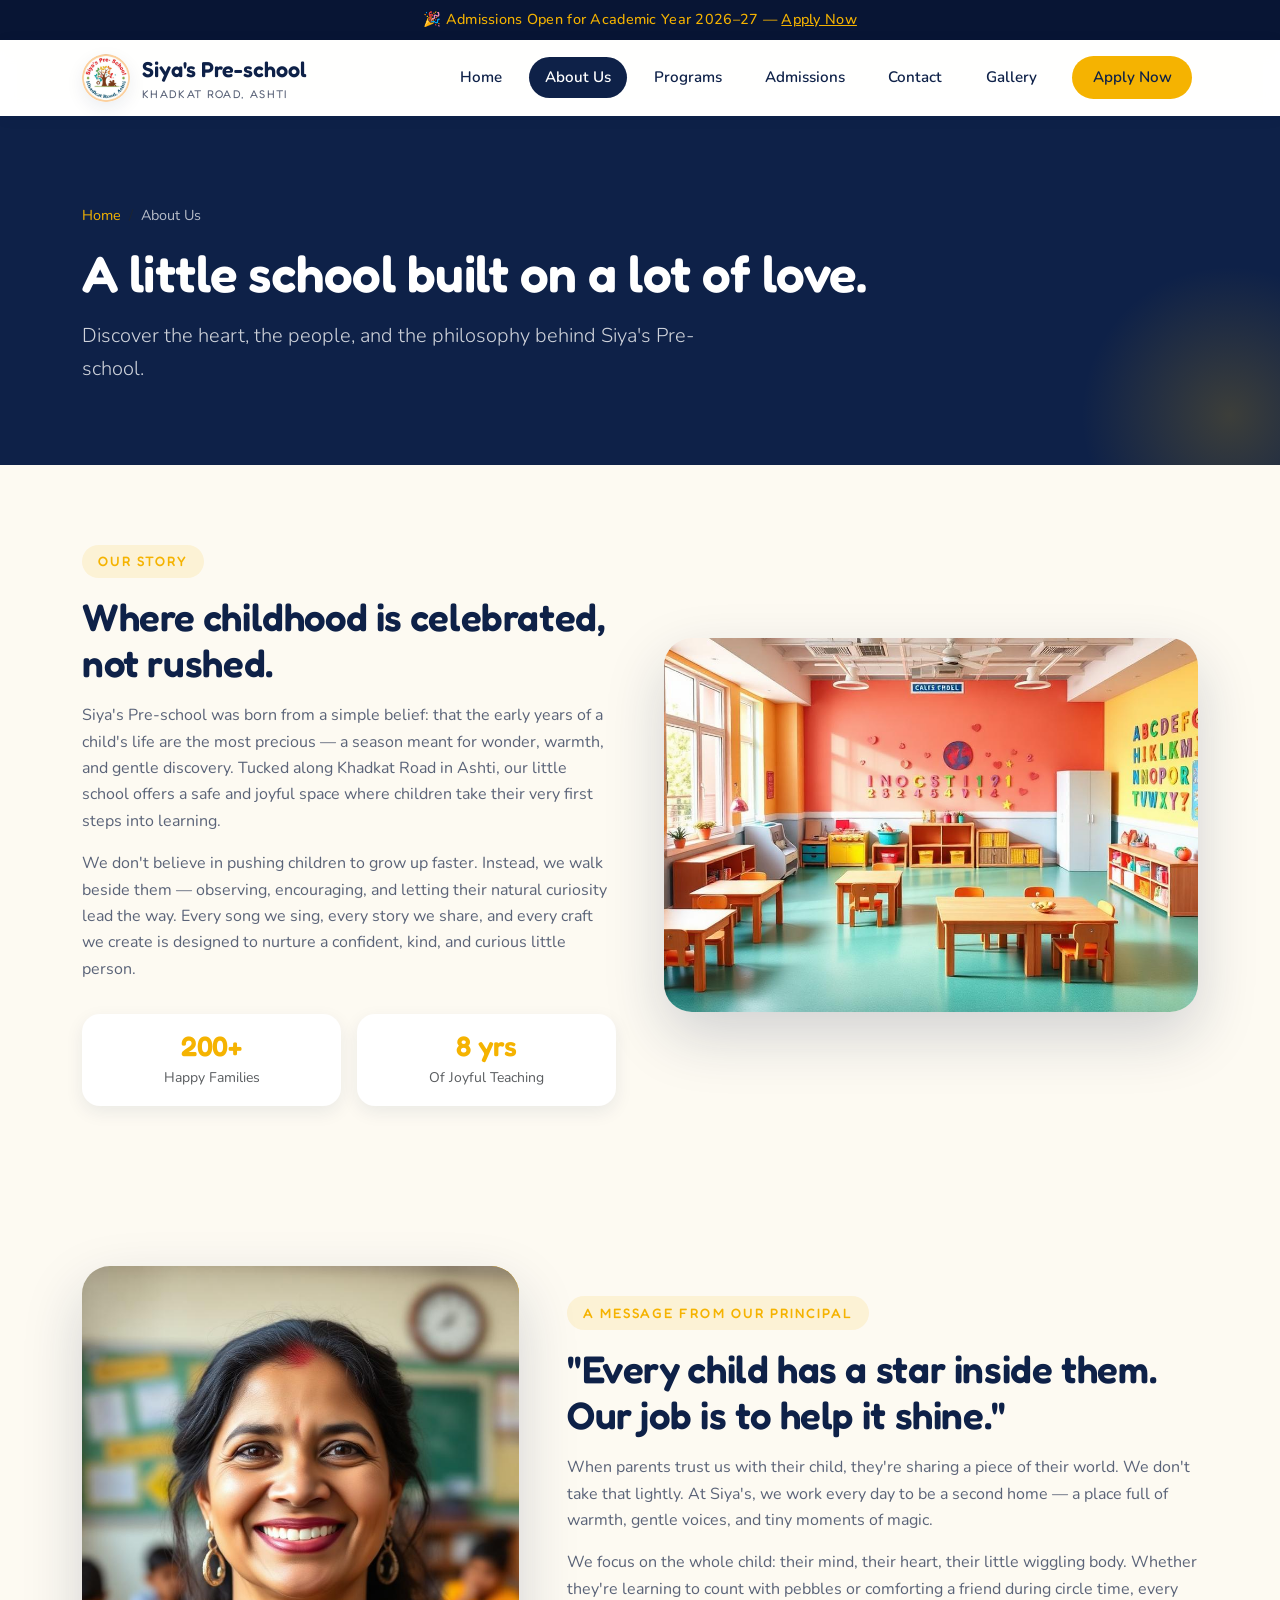
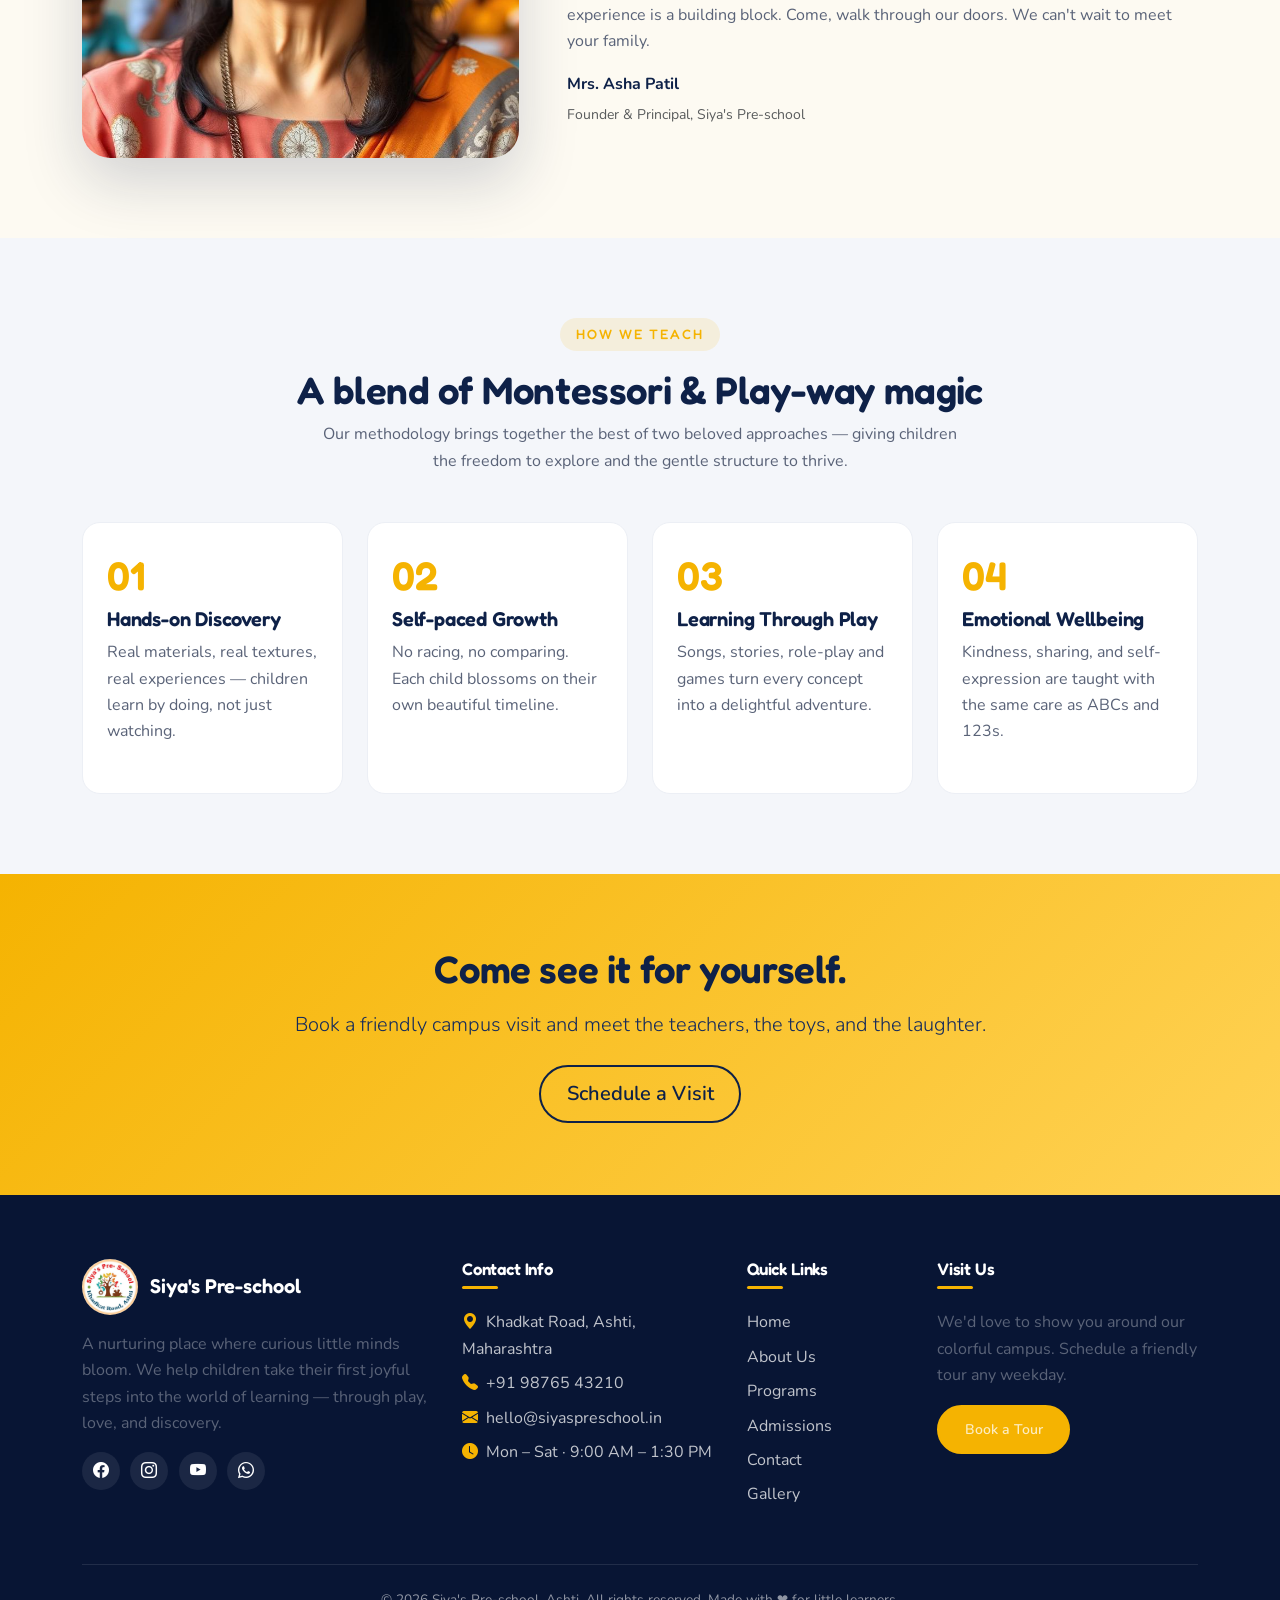
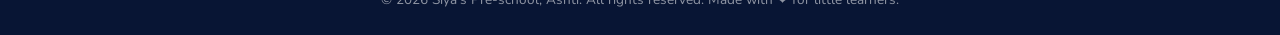
==== about.html @ a8065574 "Adding initial Files" ====
<!DOCTYPE html>
<html lang="en">
<head>
  <meta charset="UTF-8" />
  <meta name="viewport" content="width=device-width, initial-scale=1.0" />
  <title>About Us | Siya's Pre-school, Ashti</title>
  <meta name="description" content="Discover the story, philosophy and people behind Siya's Pre-school — where childhood is celebrated, not rushed." />
  <link rel="icon" type="image/jpeg" href="assets/logo.jpeg" />

  <!-- Bootstrap 5 -->
  <link href="https://cdn.jsdelivr.net/npm/bootstrap@5.3.3/dist/css/bootstrap.min.css" rel="stylesheet" />
  <!-- Bootstrap Icons -->
  <link rel="stylesheet" href="https://cdn.jsdelivr.net/npm/bootstrap-icons@1.11.3/font/bootstrap-icons.css" />
  <!-- Google Fonts: Fredoka (display) + Nunito (body) -->
  <link rel="preconnect" href="https://fonts.googleapis.com" />
  <link rel="preconnect" href="https://fonts.gstatic.com" crossorigin />
  <link href="https://fonts.googleapis.com/css2?family=Fredoka:wght@400;500;600;700&family=Nunito:wght@400;500;600;700;800&display=swap" rel="stylesheet" />
  <!-- Site styles -->
  <link rel="stylesheet" href="css/style.css" />
  
</head>
<body>
<!-- Top announcement bar -->
  <div class="announcement">
    🎉 Admissions Open for Academic Year 2026–27 — <a href="admissions.html">Apply Now</a>
  </div>

  <!-- Sticky Navbar -->
  <nav class="navbar navbar-expand-lg navbar-custom sticky-top">
    <div class="container">
      <a class="navbar-brand-custom" href="index.html">
        <img src="assets/logo.jpeg" alt="Siya's Pre-school logo" />
        <span>
          Siya's Pre-school
          <span class="brand-sub">Khadkat Road, Ashti</span>
        </span>
      </a>
      <button class="navbar-toggler border-0" type="button"
              data-bs-toggle="collapse" data-bs-target="#mainNav"
              aria-controls="mainNav" aria-expanded="false" aria-label="Toggle navigation">
        <span class="navbar-toggler-icon"></span>
      </button>
      <div class="collapse navbar-collapse" id="mainNav">
        <ul class="navbar-nav ms-auto align-items-lg-center">
          <li class="nav-item"><a class="nav-link" href="index.html">Home</a></li>
          <li class="nav-item"><a class="nav-link" href="about.html">About Us</a></li>
          <li class="nav-item"><a class="nav-link" href="programs.html">Programs</a></li>
          <li class="nav-item"><a class="nav-link" href="admissions.html">Admissions</a></li>
          <li class="nav-item"><a class="nav-link" href="contact.html">Contact</a></li>
          <li class="nav-item"><a class="nav-link" href="gallery.html">Gallery</a></li>
          <li class="nav-item ms-lg-2 mt-2 mt-lg-0">
            <a class="nav-link nav-cta" href="admissions.html">Apply Now</a>
          </li>
        </ul>
      </div>
    </div>
  </nav>



  <section class="page-hero">
    <div class="container">
      <nav aria-label="breadcrumb">
        <ol class="breadcrumb breadcrumb-custom">
          <li class="breadcrumb-item"><a href="index.html">Home</a></li>
          <li class="breadcrumb-item active" aria-current="page">About Us</li>
        </ol>
      </nav>
      <h1>A little school built on a lot of love.</h1>
      <p class="lead mt-3">Discover the heart, the people, and the philosophy behind Siya's Pre-school.</p>
    </div>
  </section>

  <section class="section bg-cream">
    <div class="container">
      <div class="row g-5 align-items-center">
        <div class="col-lg-6">
          <span class="eyebrow">Our Story</span>
          <h2>Where childhood is celebrated, not rushed.</h2>
          <p class="mt-3">Siya's Pre-school was born from a simple belief: that the early years of a child's life are the most precious — a season meant for wonder, warmth, and gentle discovery. Tucked along Khadkat Road in Ashti, our little school offers a safe and joyful space where children take their very first steps into learning.</p>
          <p>We don't believe in pushing children to grow up faster. Instead, we walk beside them — observing, encouraging, and letting their natural curiosity lead the way. Every song we sing, every story we share, and every craft we create is designed to nurture a confident, kind, and curious little person.</p>
          <div class="row g-3 mt-3">
            <div class="col-6"><div class="p-3 bg-white rounded-xl shadow-soft text-center"><h3 class="text-gold mb-0">200+</h3><small class="text-muted">Happy Families</small></div></div>
            <div class="col-6"><div class="p-3 bg-white rounded-xl shadow-soft text-center"><h3 class="text-gold mb-0">8 yrs</h3><small class="text-muted">Of Joyful Teaching</small></div></div>
          </div>
        </div>
        <div class="col-lg-6">
          <div class="principal-img">
            <img src="assets/classroom.jpg" alt="A bright classroom at Siya's Pre-school" />
          </div>
        </div>
      </div>
    </div>
  </section>

  <!-- Principal's Message -->
  <section class="section">
    <div class="container">
      <div class="row g-5 align-items-center">
        <div class="col-lg-5">
          <div class="principal-img">
            <img src="assets/principal.jpg" alt="Principal of Siya's Pre-school" />
          </div>
        </div>
        <div class="col-lg-7">
          <span class="eyebrow">A Message from our Principal</span>
          <h2>"Every child has a star inside them. Our job is to help it shine."</h2>
          <p class="mt-3">When parents trust us with their child, they're sharing a piece of their world. We don't take that lightly. At Siya's, we work every day to be a second home — a place full of warmth, gentle voices, and tiny moments of magic.</p>
          <p>We focus on the whole child: their mind, their heart, their little wiggling body. Whether they're learning to count with pebbles or comforting a friend during circle time, every experience is a building block. Come, walk through our doors. We can't wait to meet your family.</p>
          <p class="mt-3 mb-1"><strong class="text-navy">Mrs. Asha Patil</strong></p>
          <small class="text-muted">Founder & Principal, Siya's Pre-school</small>
        </div>
      </div>
    </div>
  </section>

  <!-- Methodology -->
  <section class="section bg-light-grey">
    <div class="container">
      <div class="text-center mb-5">
        <span class="eyebrow">How We Teach</span>
        <h2>A blend of Montessori & Play-way magic</h2>
        <p class="mx-auto" style="max-width: 640px;">Our methodology brings together the best of two beloved approaches — giving children the freedom to explore and the gentle structure to thrive.</p>
      </div>
      <div class="row g-4">
        <div class="col-md-6 col-lg-3">
          <div class="method-card">
            <span class="num">01</span>
            <h5>Hands-on Discovery</h5>
            <p>Real materials, real textures, real experiences — children learn by doing, not just watching.</p>
          </div>
        </div>
        <div class="col-md-6 col-lg-3">
          <div class="method-card">
            <span class="num">02</span>
            <h5>Self-paced Growth</h5>
            <p>No racing, no comparing. Each child blossoms on their own beautiful timeline.</p>
          </div>
        </div>
        <div class="col-md-6 col-lg-3">
          <div class="method-card">
            <span class="num">03</span>
            <h5>Learning Through Play</h5>
            <p>Songs, stories, role-play and games turn every concept into a delightful adventure.</p>
          </div>
        </div>
        <div class="col-md-6 col-lg-3">
          <div class="method-card">
            <span class="num">04</span>
            <h5>Emotional Wellbeing</h5>
            <p>Kindness, sharing, and self-expression are taught with the same care as ABCs and 123s.</p>
          </div>
        </div>
      </div>
    </div>
  </section>

  <section class="cta-section text-center">
    <div class="container">
      <h2>Come see it for yourself.</h2>
      <p class="lead mt-3 mb-4">Book a friendly campus visit and meet the teachers, the toys, and the laughter.</p>
      <a href="contact.html" class="btn btn-outline-navy btn-lg">Schedule a Visit</a>
    </div>
  </section>


<footer class="footer">
    <div class="container">
      <div class="row g-4">
        <div class="col-lg-4 col-md-6">
          <div class="brand-row">
            <img src="assets/logo.jpeg" alt="Siya's Pre-school" />
            <span>Siya's Pre-school</span>
          </div>
          <p>A nurturing place where curious little minds bloom. We help children take their first joyful steps into the world of learning — through play, love, and discovery.</p>
          <div class="social-row">
            <a href="#" aria-label="Facebook"><i class="bi bi-facebook"></i></a>
            <a href="#" aria-label="Instagram"><i class="bi bi-instagram"></i></a>
            <a href="#" aria-label="YouTube"><i class="bi bi-youtube"></i></a>
            <a href="#" aria-label="WhatsApp"><i class="bi bi-whatsapp"></i></a>
          </div>
        </div>

        <div class="col-lg-3 col-md-6">
          <h5>Contact Info</h5>
          <ul>
            <li><i class="bi bi-geo-alt-fill text-gold me-2"></i>Khadkat Road, Ashti, Maharashtra</li>
            <li><i class="bi bi-telephone-fill text-gold me-2"></i><a href="tel:+919876543210">+91 98765 43210</a></li>
            <li><i class="bi bi-envelope-fill text-gold me-2"></i><a href="mailto:hello@siyaspreschool.in">hello@siyaspreschool.in</a></li>
            <li><i class="bi bi-clock-fill text-gold me-2"></i>Mon – Sat · 9:00 AM – 1:30 PM</li>
          </ul>
        </div>

        <div class="col-lg-2 col-md-6">
          <h5>Quick Links</h5>
          <ul>
            <li><a href="index.html">Home</a></li>
            <li><a href="about.html">About Us</a></li>
            <li><a href="programs.html">Programs</a></li>
            <li><a href="admissions.html">Admissions</a></li>
            <li><a href="contact.html">Contact</a></li>
            <li><a href="gallery.html">Gallery</a></li>
          </ul>
        </div>

        <div class="col-lg-3 col-md-6">
          <h5>Visit Us</h5>
          <p class="mb-2">We'd love to show you around our colorful campus. Schedule a friendly tour any weekday.</p>
          <a href="contact.html" class="btn btn-primary-gold btn-sm mt-2">Book a Tour</a>
        </div>
      </div>

      <div class="footer-bottom text-center">
        © <span data-year>2026</span> Siya's Pre-school, Ashti. All rights reserved. Made with ❤️ for little learners.
      </div>
    </div>
  </footer>


  <!-- Bootstrap JS Bundle -->
  <script src="https://cdn.jsdelivr.net/npm/bootstrap@5.3.3/dist/js/bootstrap.bundle.min.js"></script>
  <script src="js/main.js"></script>
</body>
</html>
---- css/style.css ----
/* ==========================================================================
   Siya's Pre-school — Global Stylesheet
   Design tokens, components and overrides on top of Bootstrap 5
   ========================================================================== */

:root {
  --navy: #0e2148;
  --navy-soft: #142a5c;
  --navy-deep: #081534;
  --gold: #f5b301;
  --gold-soft: #ffd255;
  --cream: #fdfaf2;
  --light: #f4f6fa;
  --grey-100: #eceff5;
  --text-muted: #5a6378;
  --shadow-sm: 0 6px 18px rgba(14, 33, 72, 0.08);
  --shadow-md: 0 14px 40px rgba(14, 33, 72, 0.12);
  --shadow-lg: 0 24px 60px rgba(14, 33, 72, 0.18);
  --radius-sm: 12px;
  --radius-md: 18px;
  --radius-lg: 28px;
  --radius-pill: 999px;
}

/* ----- Base ----- */
html { scroll-behavior: smooth; }
body {
  font-family: 'Nunito', system-ui, -apple-system, Segoe UI, Roboto, sans-serif;
  color: var(--navy);
  background: var(--cream);
  font-size: 1rem;
  line-height: 1.65;
}
h1, h2, h3, h4, h5, h6 {
  font-family: 'Fredoka', 'Nunito', sans-serif;
  font-weight: 600;
  color: var(--navy);
  letter-spacing: -0.01em;
}
h1 { font-size: clamp(2.2rem, 4vw, 3.6rem); line-height: 1.15; }
h2 { font-size: clamp(1.8rem, 3vw, 2.6rem); line-height: 1.2; }
p  { color: var(--text-muted); }
a  { color: var(--navy); text-decoration: none; transition: color .2s ease; }
a:hover { color: var(--gold); }

/* ----- Utility ----- */
.bg-navy   { background: var(--navy) !important; color: #fff; }
.bg-cream  { background: var(--cream) !important; }
.bg-light-grey { background: var(--light) !important; }
.text-gold { color: var(--gold) !important; }
.text-navy { color: var(--navy) !important; }
.rounded-xl { border-radius: var(--radius-md) !important; }
.rounded-2xl { border-radius: var(--radius-lg) !important; }
.shadow-soft { box-shadow: var(--shadow-sm); }
.shadow-soft-lg { box-shadow: var(--shadow-md); }
.section { padding: 5rem 0; }
.section-sm { padding: 3.5rem 0; }
.eyebrow {
  display: inline-block;
  font-family: 'Fredoka', sans-serif;
  font-weight: 500;
  font-size: .85rem;
  letter-spacing: .15em;
  text-transform: uppercase;
  color: var(--gold);
  background: rgba(245, 179, 1, 0.12);
  padding: .35rem 1rem;
  border-radius: var(--radius-pill);
  margin-bottom: 1rem;
}

/* ----- Buttons ----- */
.btn {
  border-radius: var(--radius-pill);
  font-weight: 600;
  padding: .75rem 1.6rem;
  transition: all .25s ease;
  border: 2px solid transparent;
}
.btn-primary-gold {
  background: var(--gold);
  color: var(--navy);
  border-color: var(--gold);
}
.btn-primary-gold:hover {
  background: var(--gold-soft);
  border-color: var(--gold-soft);
  color: var(--navy);
  transform: translateY(-2px);
  box-shadow: 0 10px 24px rgba(245, 179, 1, 0.4);
}
.btn-outline-navy {
  background: transparent;
  color: var(--navy);
  border-color: var(--navy);
}
.btn-outline-navy:hover {
  background: var(--navy);
  color: #fff;
  transform: translateY(-2px);
}
.btn-outline-light {
  background: transparent;
  color: #fff;
  border-color: rgba(255,255,255,.45);
}
.btn-outline-light:hover {
  background: #fff;
  color: var(--navy);
}

/* ----- Announcement bar ----- */
.announcement {
  background: var(--navy-deep);
  color: var(--gold);
  text-align: center;
  font-size: .9rem;
  padding: .5rem 1rem;
  font-weight: 500;
  letter-spacing: .02em;
}
.announcement a { color: var(--gold); text-decoration: underline; }

/* ----- Navbar ----- */
.navbar-brand-custom {
  display: flex; align-items: center; gap: .75rem;
  font-family: 'Fredoka', sans-serif;
  font-weight: 600;
  font-size: 1.35rem;
  color: var(--navy) !important;
}
.navbar-brand-custom img {
  width: 48px; height: 48px; border-radius: 50%; object-fit: cover;
  box-shadow: var(--shadow-sm);
}
.brand-sub {
  display: block;
  font-size: .7rem;
  font-weight: 400;
  color: var(--text-muted);
  letter-spacing: .12em;
  text-transform: uppercase;
  margin-top: -2px;
}
.navbar-custom {
  background: rgba(255,255,255,0.95);
  backdrop-filter: saturate(160%) blur(10px);
  box-shadow: 0 2px 14px rgba(14, 33, 72, .06);
  padding: .75rem 0;
}
.navbar-custom .nav-link {
  color: var(--navy) !important;
  font-weight: 600;
  font-size: .95rem;
  margin: 0 .35rem;
  padding: .5rem 1rem !important;
  border-radius: var(--radius-pill);
  transition: all .2s;
}
.navbar-custom .nav-link:hover { background: var(--light); color: var(--navy) !important; }
.navbar-custom .nav-link.active {
  background: var(--navy); color: #fff !important;
}
.navbar-custom .nav-cta {
  background: var(--gold); color: var(--navy) !important;
  padding: .55rem 1.3rem !important;
}
.navbar-custom .nav-cta:hover { background: var(--gold-soft); }

/* ----- Hero ----- */
.hero {
  position: relative;
  padding: 6rem 0 9rem;
  background: linear-gradient(135deg, #fff8e6 0%, var(--cream) 50%, #eaf0ff 100%);
  overflow: hidden;
}
.hero::before {
  content: ""; position: absolute; top: -120px; right: -120px;
  width: 380px; height: 380px; border-radius: 50%;
  background: radial-gradient(circle, rgba(245,179,1,.25), transparent 70%);
}
.hero::after {
  content: ""; position: absolute; bottom: -120px; left: -120px;
  width: 360px; height: 360px; border-radius: 50%;
  background: radial-gradient(circle, rgba(14,33,72,.12), transparent 70%);
}
.hero-content { position: relative; z-index: 2; }
.hero-img-wrap {
  position: relative; z-index: 2;
  border-radius: var(--radius-lg);
  overflow: hidden;
  box-shadow: var(--shadow-lg);
  transform: rotate(-1deg);
}
.hero-img-wrap img { width: 100%; height: 100%; object-fit: cover; display: block; }

.hero-cards { margin-top: -5rem; position: relative; z-index: 5; }
.info-card {
  background: #fff; border-radius: var(--radius-md);
  padding: 1.75rem; box-shadow: var(--shadow-md);
  height: 100%;
  transition: transform .3s ease, box-shadow .3s ease;
  border-top: 4px solid var(--gold);
}
.info-card:hover { transform: translateY(-6px); box-shadow: var(--shadow-lg); }
.info-card .icon {
  width: 52px; height: 52px; border-radius: var(--radius-sm);
  display: inline-flex; align-items: center; justify-content: center;
  background: rgba(245,179,1,.15); color: var(--gold);
  font-size: 1.4rem; margin-bottom: 1rem;
}
.info-card h5 { margin-bottom: .5rem; }
.info-card p  { margin-bottom: 0; font-size: .92rem; }

/* ----- Highlight cards ----- */
.highlight-card {
  position: relative;
  border-radius: var(--radius-lg);
  overflow: hidden;
  box-shadow: var(--shadow-md);
  height: 360px;
  transition: transform .35s ease, box-shadow .35s ease;
}
.highlight-card.featured { height: 420px; }
.highlight-card img {
  width: 100%; height: 100%; object-fit: cover;
  transition: transform .6s ease;
}
.highlight-card:hover { transform: translateY(-6px); box-shadow: var(--shadow-lg); }
.highlight-card:hover img { transform: scale(1.06); }
.highlight-card .overlay {
  position: absolute; inset: 0;
  background: linear-gradient(to top, rgba(8,21,52,.85) 0%, rgba(8,21,52,0) 55%);
  display: flex; align-items: flex-end; padding: 1.75rem;
}
.highlight-card .overlay h4 { color: #fff; margin: 0; }
.highlight-card .overlay p  { color: rgba(255,255,255,.85); margin: .25rem 0 0; font-size: .9rem; }

/* ----- Values carousel (dark section) ----- */
.values-section {
  background: var(--navy);
  color: #fff;
  padding: 6rem 0;
  position: relative;
}
.values-section h2 { color: #fff; }
.values-section p  { color: rgba(255,255,255,.75); }
.value-card {
  background: #fff;
  border-radius: var(--radius-md);
  padding: 2.25rem 1.75rem;
  height: 100%;
  text-align: center;
  box-shadow: var(--shadow-md);
}
.value-card .icon {
  width: 72px; height: 72px; border-radius: 50%;
  margin: 0 auto 1.25rem;
  background: linear-gradient(135deg, var(--gold) 0%, var(--gold-soft) 100%);
  color: var(--navy);
  display: inline-flex; align-items: center; justify-content: center;
  font-size: 1.8rem;
}
.value-card h5 { margin-bottom: .6rem; }
.value-card p  { color: var(--text-muted); margin: 0; font-size: .95rem; }

.carousel-control-prev, .carousel-control-next {
  width: 48px; height: 48px; top: 50%; transform: translateY(-50%);
  background: var(--gold); border-radius: 50%; opacity: 1;
}
.carousel-control-prev { left: -24px; }
.carousel-control-next { right: -24px; }
.carousel-indicators [data-bs-target] {
  background-color: var(--gold); width: 10px; height: 10px; border-radius: 50%;
}

/* ----- CTA section ----- */
.cta-section {
  background: linear-gradient(135deg, var(--gold) 0%, var(--gold-soft) 100%);
  color: var(--navy);
  padding: 4.5rem 0;
}
.cta-section h2 { color: var(--navy); }
.cta-section p  { color: var(--navy-soft); }

/* ----- Page hero (sub-pages) ----- */
.page-hero {
  background: var(--navy);
  color: #fff;
  padding: 5.5rem 0 4rem;
  position: relative;
  overflow: hidden;
}
.page-hero::after {
  content: ""; position: absolute; right: -100px; bottom: -100px;
  width: 300px; height: 300px; border-radius: 50%;
  background: radial-gradient(circle, rgba(245,179,1,.2), transparent 70%);
}
.page-hero h1 { color: #fff; }
.page-hero p  { color: rgba(255,255,255,.8); max-width: 640px; }
.breadcrumb-custom { background: transparent; padding: 0; margin-bottom: 1rem; font-size: .9rem; }
.breadcrumb-custom a { color: var(--gold); }
.breadcrumb-custom .breadcrumb-item.active { color: rgba(255,255,255,.7); }

/* ----- About / methodology ----- */
.method-card {
  background: #fff; border-radius: var(--radius-md);
  padding: 2rem 1.5rem; height: 100%;
  border: 1px solid var(--grey-100);
  transition: all .25s ease;
}
.method-card:hover { border-color: var(--gold); box-shadow: var(--shadow-md); transform: translateY(-4px); }
.method-card .num {
  font-family: 'Fredoka', sans-serif; font-size: 2.5rem; font-weight: 600;
  color: var(--gold); line-height: 1; margin-bottom: .75rem; display: block;
}

.principal-img {
  border-radius: var(--radius-lg);
  overflow: hidden; box-shadow: var(--shadow-lg);
  position: relative;
}
.principal-img img { width: 100%; display: block; }
.principal-img::before {
  content: ""; position: absolute; inset: -20px -20px auto auto;
  width: 120px; height: 120px; background: var(--gold);
  border-radius: var(--radius-lg); z-index: -1;
}

/* ----- Programs ----- */
.program-card {
  background: #fff; border-radius: var(--radius-md);
  padding: 2rem 1.75rem; height: 100%;
  box-shadow: var(--shadow-sm);
  border-left: 5px solid var(--gold);
  transition: all .25s ease;
}
.program-card:hover { transform: translateY(-6px); box-shadow: var(--shadow-md); }
.program-card .age {
  display: inline-block; background: var(--light);
  color: var(--navy); font-weight: 600; font-size: .8rem;
  padding: .3rem .85rem; border-radius: var(--radius-pill);
  margin-bottom: 1rem;
}
.program-card ul { padding-left: 1.1rem; color: var(--text-muted); }
.program-card ul li { margin-bottom: .35rem; font-size: .92rem; }

.alt-row { padding: 3.5rem 0; }
.alt-row img { border-radius: var(--radius-md); box-shadow: var(--shadow-md); width: 100%; }
.alt-row .feat-list { list-style: none; padding: 0; margin-top: 1rem; }
.alt-row .feat-list li {
  padding: .4rem 0 .4rem 1.75rem; position: relative; color: var(--navy);
}
.alt-row .feat-list li::before {
  content: "✓"; position: absolute; left: 0; top: .35rem;
  width: 22px; height: 22px; border-radius: 50%;
  background: var(--gold); color: var(--navy);
  font-size: .75rem; font-weight: 700;
  display: inline-flex; align-items: center; justify-content: center;
}

/* ----- Admissions ----- */
.step-card {
  background: #fff; border-radius: var(--radius-md);
  padding: 2rem 1.5rem; text-align: center; height: 100%;
  box-shadow: var(--shadow-sm);
  position: relative;
}
.step-card .step-num {
  width: 48px; height: 48px; border-radius: 50%;
  background: var(--navy); color: var(--gold);
  display: inline-flex; align-items: center; justify-content: center;
  font-family: 'Fredoka', sans-serif; font-weight: 600; font-size: 1.2rem;
  margin-bottom: 1rem;
}
.step-card h5 { margin-bottom: .5rem; }

.accordion-custom .accordion-item {
  border: 1px solid var(--grey-100);
  border-radius: var(--radius-md) !important;
  margin-bottom: .75rem; overflow: hidden;
  box-shadow: var(--shadow-sm);
}
.accordion-custom .accordion-button {
  font-weight: 600; color: var(--navy); padding: 1.1rem 1.5rem;
  background: #fff;
}
.accordion-custom .accordion-button:not(.collapsed) {
  background: var(--cream); color: var(--navy); box-shadow: none;
}
.accordion-custom .accordion-button:focus {
  box-shadow: none; border-color: var(--gold);
}
.accordion-custom .accordion-body { color: var(--text-muted); padding: 0 1.5rem 1.25rem; }

.form-card {
  background: #fff; border-radius: var(--radius-lg);
  padding: 2.5rem; box-shadow: var(--shadow-md);
}
.form-control, .form-select {
  border: 1.5px solid var(--grey-100);
  border-radius: var(--radius-sm);
  padding: .75rem 1rem;
  font-size: .95rem;
}
.form-control:focus, .form-select:focus {
  border-color: var(--gold);
  box-shadow: 0 0 0 .2rem rgba(245,179,1,.2);
}
.form-label { font-weight: 600; color: var(--navy); margin-bottom: .5rem; font-size: .9rem; }

/* ----- Contact ----- */
.contact-card {
  background: #fff; border-radius: var(--radius-md);
  padding: 2rem 1.5rem; text-align: center; height: 100%;
  box-shadow: var(--shadow-sm);
  border-bottom: 4px solid var(--gold);
  transition: all .25s ease;
}
.contact-card:hover { transform: translateY(-6px); box-shadow: var(--shadow-md); }
.contact-card .icon {
  width: 60px; height: 60px; border-radius: 50%;
  background: rgba(245,179,1,.15); color: var(--gold);
  font-size: 1.5rem; display: inline-flex; align-items: center; justify-content: center;
  margin-bottom: 1rem;
}
.contact-card h5 { margin-bottom: .5rem; }
.contact-card a { color: var(--text-muted); }
.contact-card a:hover { color: var(--gold); }

.map-wrap {
  border-radius: var(--radius-md);
  overflow: hidden;
  box-shadow: var(--shadow-md);
  height: 420px;
}
.map-wrap iframe { width: 100%; height: 100%; border: 0; display: block; }

/* ----- Footer ----- */
.footer {
  background: var(--navy-deep);
  color: rgba(255,255,255,.75);
  padding: 4rem 0 1.5rem;
}
.footer h5 {
  color: #fff; font-size: 1.05rem;
  margin-bottom: 1.25rem;
  position: relative; padding-bottom: .65rem;
}
.footer h5::after {
  content: ""; position: absolute; left: 0; bottom: 0;
  width: 36px; height: 3px; background: var(--gold); border-radius: 2px;
}
.footer a { color: rgba(255,255,255,.75); }
.footer a:hover { color: var(--gold); }
.footer ul { list-style: none; padding: 0; margin: 0; }
.footer ul li { margin-bottom: .5rem; }
.footer .brand-row { display: flex; align-items: center; gap: .75rem; margin-bottom: 1rem; }
.footer .brand-row img { width: 56px; height: 56px; border-radius: 50%; }
.footer .brand-row span { font-family: 'Fredoka', sans-serif; font-size: 1.25rem; color: #fff; font-weight: 600; }
.social-row { display: flex; gap: .65rem; margin-top: 1rem; }
.social-row a {
  width: 38px; height: 38px; border-radius: 50%;
  background: rgba(255,255,255,.08);
  color: #fff !important;
  display: inline-flex; align-items: center; justify-content: center;
  transition: all .25s;
}
.social-row a:hover { background: var(--gold); color: var(--navy) !important; transform: translateY(-3px); }
.footer-bottom {
  border-top: 1px solid rgba(255,255,255,.1);
  margin-top: 3rem; padding-top: 1.5rem;
  font-size: .85rem; color: rgba(255,255,255,.55);
}

/* ----- Responsive tweaks ----- */
@media (max-width: 991px) {
  .hero { padding: 4rem 0 7rem; }
  .hero-img-wrap { margin-top: 2.5rem; transform: none; }
  .highlight-card, .highlight-card.featured { height: 280px; }
  .carousel-control-prev { left: 4px; }
  .carousel-control-next { right: 4px; }
}
@media (max-width: 575px) {
  .section { padding: 3.5rem 0; }
  .form-card { padding: 1.5rem; }
  .navbar-brand-custom { font-size: 1.1rem; }
  .navbar-brand-custom img { width: 42px; height: 42px; }
}

/* ==========================================================================
   Gallery Page
   ========================================================================== */
.gallery-hero {
  background: linear-gradient(135deg, var(--cream) 0%, #fff7df 100%);
  padding: 4.5rem 0 3rem;
  text-align: center;
}
.gallery-hero .eyebrow {
  display: inline-block;
  background: var(--gold);
  color: var(--navy);
  padding: 0.35rem 0.9rem;
  border-radius: var(--radius-pill);
  font-weight: 700;
  font-size: 0.85rem;
  letter-spacing: 0.04em;
  text-transform: uppercase;
  margin-bottom: 1rem;
}
.gallery-hero p { color: var(--text-muted); max-width: 720px; margin: 0.75rem auto 0; }

/* Filter chips */
.gallery-filter {
  display: flex; flex-wrap: wrap; justify-content: center; gap: 0.6rem;
  margin: 2rem 0 2.5rem;
}
.gallery-filter .chip {
  border: 2px solid var(--navy);
  background: transparent;
  color: var(--navy);
  padding: 0.5rem 1.2rem;
  border-radius: var(--radius-pill);
  font-weight: 700;
  font-size: 0.95rem;
  cursor: pointer;
  transition: all 0.25s ease;
}
.gallery-filter .chip:hover { background: var(--navy); color: #fff; }
.gallery-filter .chip.active { background: var(--gold); border-color: var(--gold); color: var(--navy); }

/* Photo grid */
.gallery-grid {
  display: grid;
  grid-template-columns: repeat(auto-fill, minmax(260px, 1fr));
  gap: 1.25rem;
  padding-bottom: 4rem;
}
.gallery-item {
  position: relative;
  border-radius: var(--radius-md);
  overflow: hidden;
  box-shadow: var(--shadow-sm);
  cursor: pointer;
  background: #fff;
  transition: transform 0.35s ease, box-shadow 0.35s ease;
  aspect-ratio: 4 / 3;
}
.gallery-item:hover { transform: translateY(-6px); box-shadow: var(--shadow-md); }
.gallery-item img {
  width: 100%; height: 100%; object-fit: cover;
  transition: transform 0.6s ease;
}
.gallery-item:hover img { transform: scale(1.06); }
.gallery-item .overlay {
  position: absolute; inset: 0;
  background: linear-gradient(180deg, rgba(14,33,72,0) 50%, rgba(14,33,72,0.85) 100%);
  display: flex; align-items: flex-end; padding: 1rem 1.1rem;
  opacity: 0; transition: opacity 0.3s ease;
}
.gallery-item:hover .overlay { opacity: 1; }
.gallery-item .overlay span { color: #fff; font-weight: 700; font-size: 0.95rem; }

/* Featured / Press section */
.featured-press {
  background: var(--navy);
  color: #fff;
  padding: 4.5rem 0;
}
.featured-press h2 { color: #fff; }
.featured-press .section-sub { color: rgba(255,255,255,0.75); max-width: 720px; margin: 0.75rem auto 0; }
.press-card {
  background: #fff;
  border-radius: var(--radius-md);
  overflow: hidden;
  box-shadow: var(--shadow-md);
  height: 100%;
  display: flex; flex-direction: column;
  transition: transform 0.3s ease;
}
.press-card:hover { transform: translateY(-6px); }
.press-card .press-thumb {
  aspect-ratio: 4 / 3;
  overflow: hidden;
  background: var(--grey-100);
  cursor: pointer;
}
.press-card .press-thumb img { width: 100%; height: 100%; object-fit: cover; transition: transform 0.5s ease; }
.press-card:hover .press-thumb img { transform: scale(1.05); }
.press-card .press-body { padding: 1.25rem 1.4rem 1.5rem; flex: 1; display: flex; flex-direction: column; }
.press-card .press-badge {
  display: inline-block;
  background: var(--gold);
  color: var(--navy);
  font-weight: 700;
  font-size: 0.75rem;
  letter-spacing: 0.05em;
  text-transform: uppercase;
  padding: 0.25rem 0.7rem;
  border-radius: var(--radius-pill);
  margin-bottom: 0.6rem;
  align-self: flex-start;
}
.press-card h5 { color: var(--navy); margin-bottom: 0.4rem; font-size: 1.1rem; }
.press-card .press-meta { color: var(--text-muted); font-size: 0.85rem; margin-bottom: 0.6rem; }
.press-card p { color: var(--text-muted); font-size: 0.95rem; margin-bottom: 0; }

/* Lightbox */
.lightbox {
  position: fixed; inset: 0;
  background: rgba(8, 21, 52, 0.92);
  display: none;
  align-items: center; justify-content: center;
  z-index: 1080;
  padding: 1.5rem;
  animation: fadeIn 0.25s ease;
}
.lightbox.open { display: flex; }
.lightbox img {
  max-width: 95%; max-height: 88vh;
  border-radius: var(--radius-md);
  box-shadow: var(--shadow-lg);
}
.lightbox .lb-close {
  position: absolute; top: 1.2rem; right: 1.4rem;
  background: var(--gold); color: var(--navy);
  border: none; width: 44px; height: 44px;
  border-radius: 50%;
  font-size: 1.4rem; font-weight: 700;
  cursor: pointer;
  display: flex; align-items: center; justify-content: center;
  box-shadow: var(--shadow-md);
}
.lightbox .lb-caption {
  position: absolute; bottom: 1.5rem; left: 50%; transform: translateX(-50%);
  color: #fff; font-weight: 600; background: rgba(0,0,0,0.4);
  padding: 0.5rem 1rem; border-radius: var(--radius-pill);
  font-size: 0.95rem;
  max-width: 90%; text-align: center;
}
@keyframes fadeIn { from { opacity: 0; } to { opacity: 1; } }
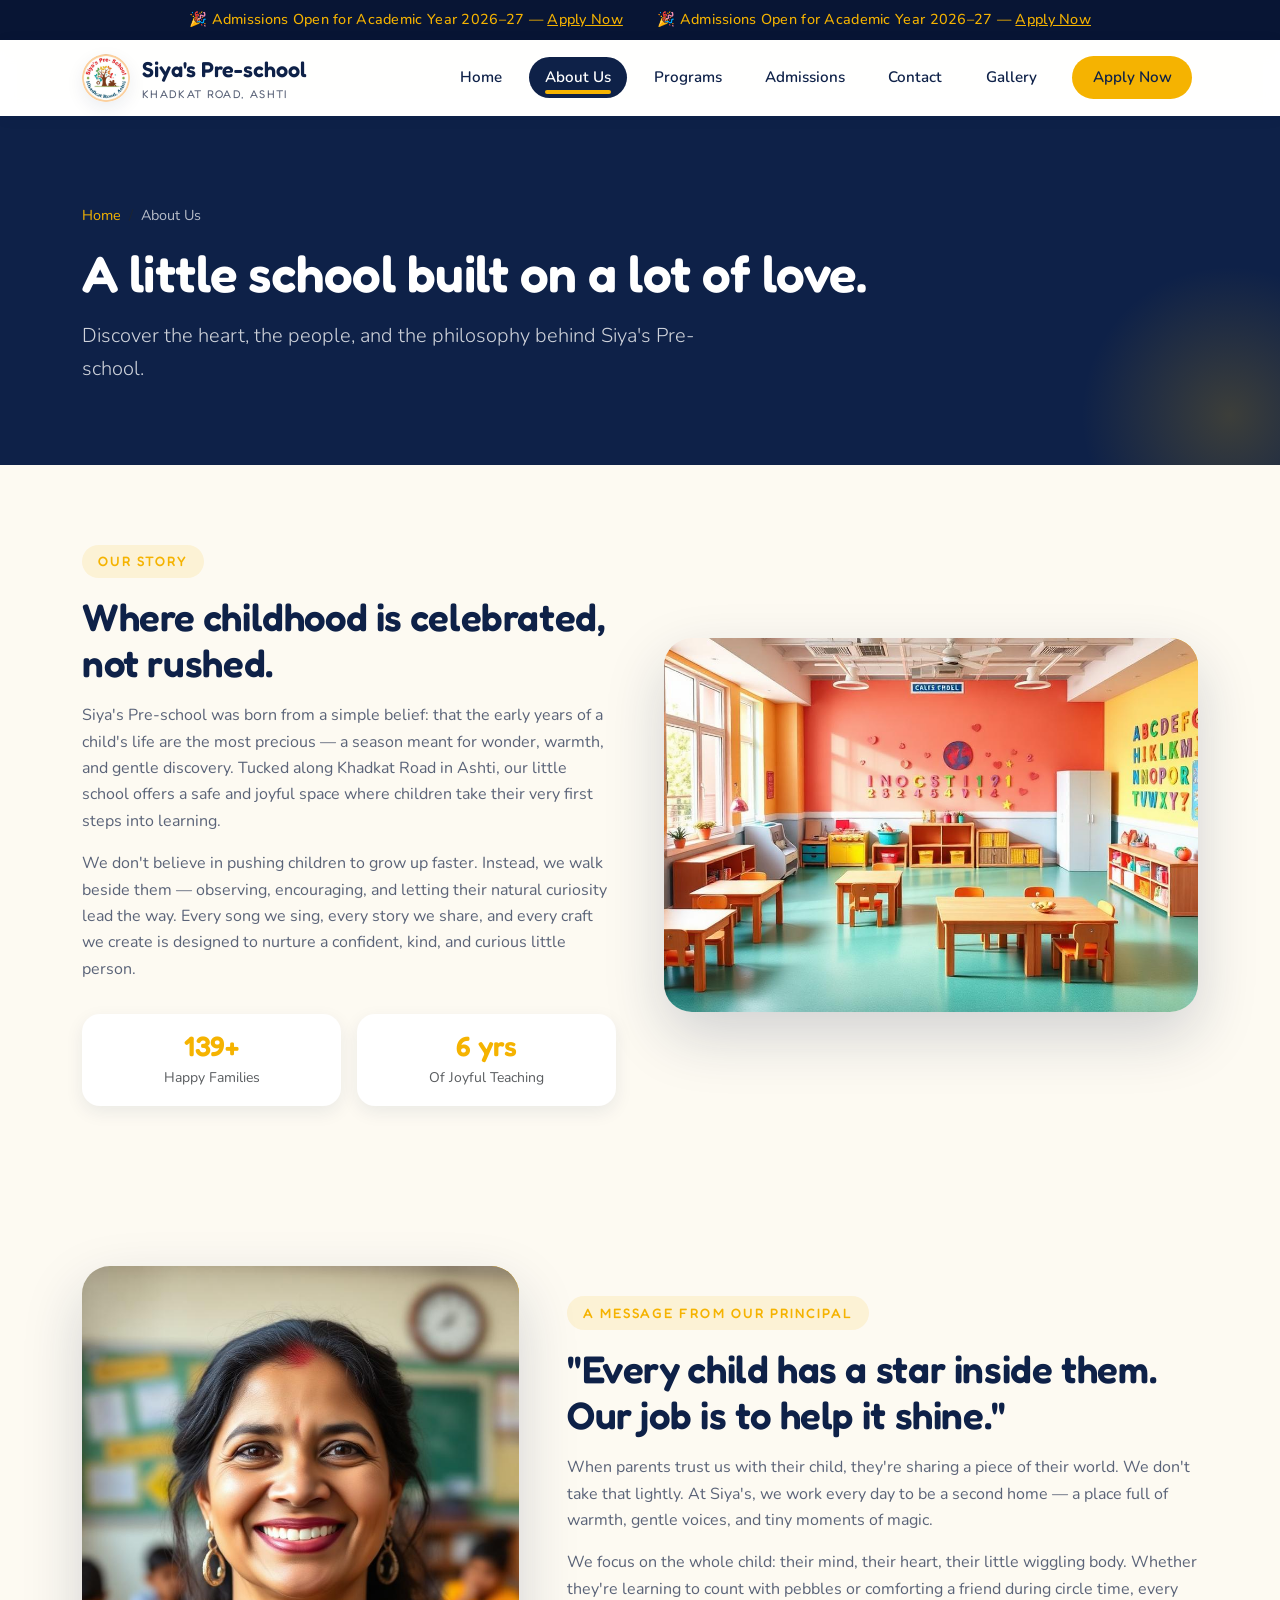
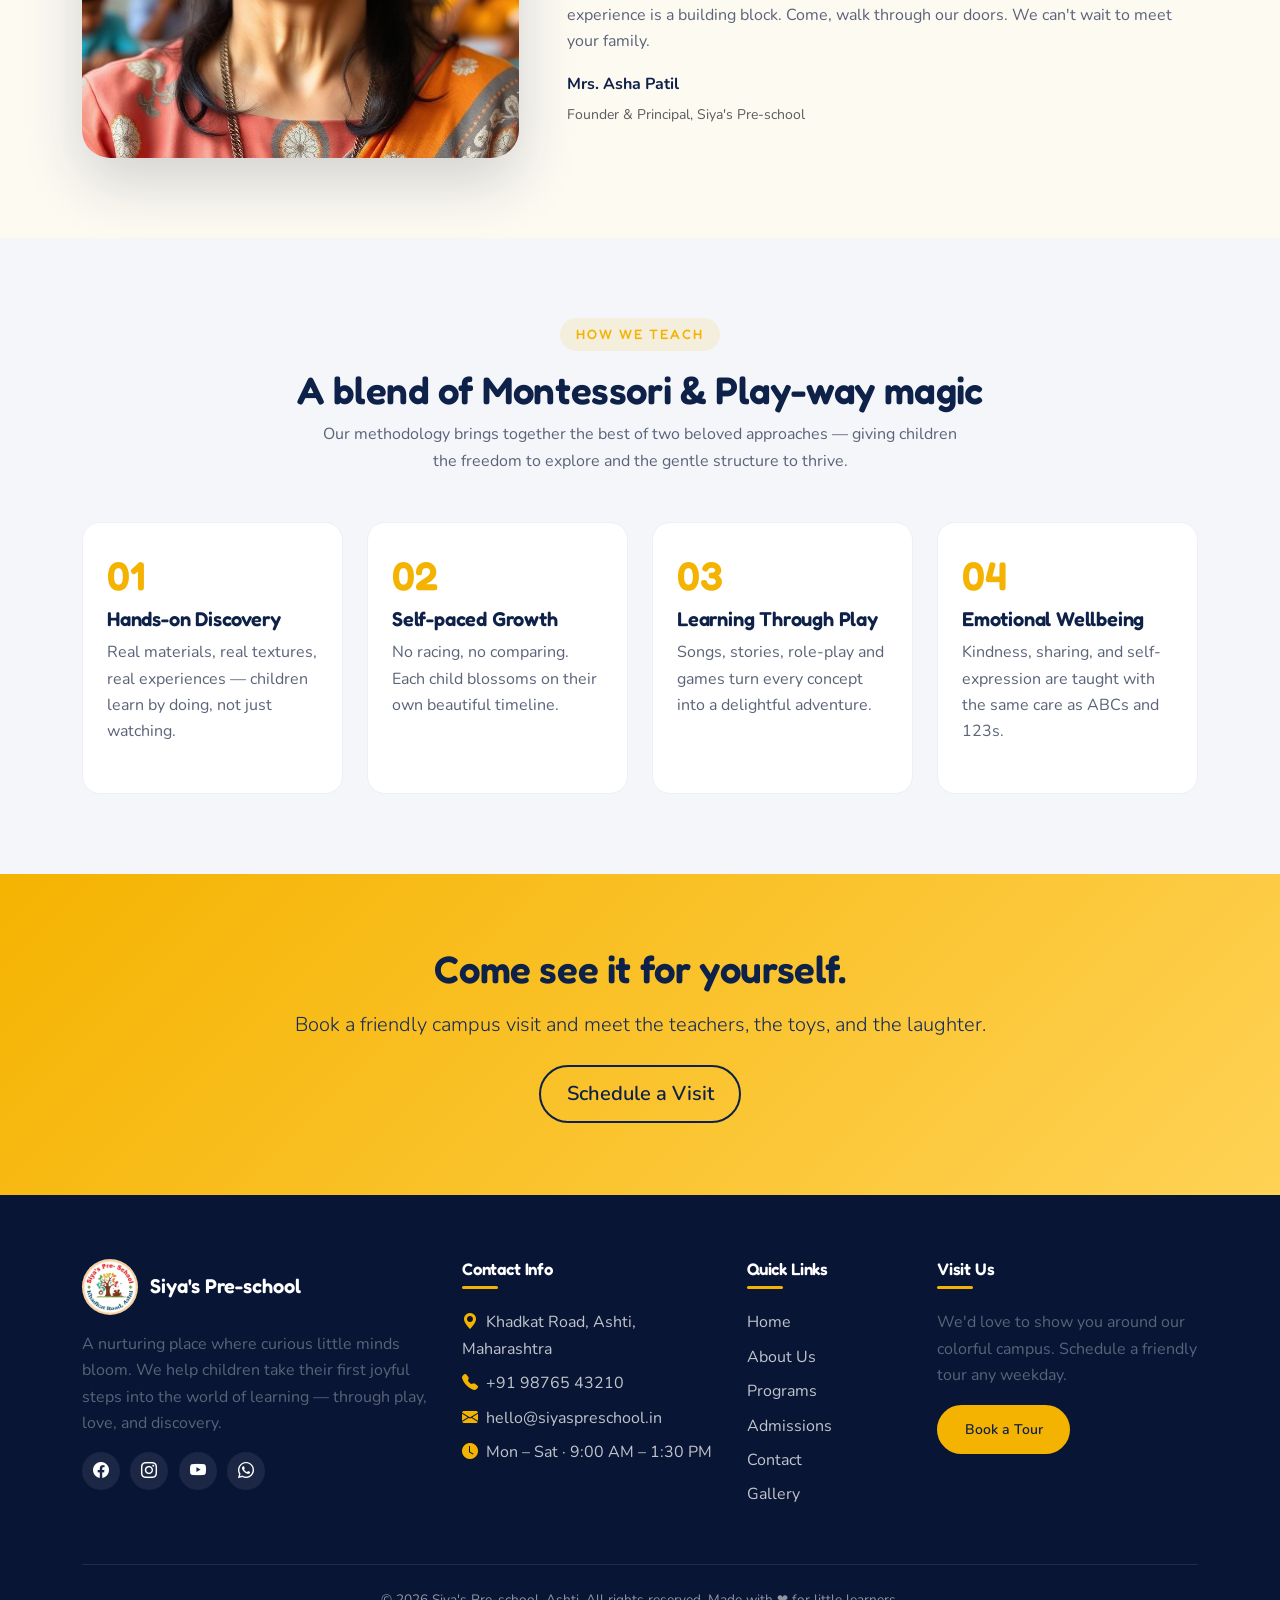
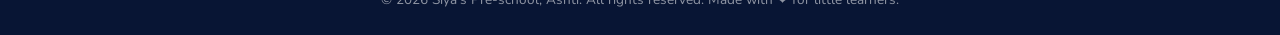
==== commit 0246e313: "Added the newly maded transitions, Optimised Netlify forms, Moved CSS, JS folder in assests" ====
--- a/about.html
+++ b/about.html
@@ -16,8 +16,8 @@
   <link rel="preconnect" href="https://fonts.gstatic.com" crossorigin />
   <link href="https://fonts.googleapis.com/css2?family=Fredoka:wght@400;500;600;700&family=Nunito:wght@400;500;600;700;800&display=swap" rel="stylesheet" />
   <!-- Site styles -->
-  <link rel="stylesheet" href="css/style.css" />
-  
+  <link rel="stylesheet" href="assets/css/style.css" />
+  <link rel="stylesheet" href="assets/css/interactions.css" />
 </head>
 <body>
 <!-- Top announcement bar -->
@@ -80,8 +80,8 @@
           <p class="mt-3">Siya's Pre-school was born from a simple belief: that the early years of a child's life are the most precious — a season meant for wonder, warmth, and gentle discovery. Tucked along Khadkat Road in Ashti, our little school offers a safe and joyful space where children take their very first steps into learning.</p>
           <p>We don't believe in pushing children to grow up faster. Instead, we walk beside them — observing, encouraging, and letting their natural curiosity lead the way. Every song we sing, every story we share, and every craft we create is designed to nurture a confident, kind, and curious little person.</p>
           <div class="row g-3 mt-3">
-            <div class="col-6"><div class="p-3 bg-white rounded-xl shadow-soft text-center"><h3 class="text-gold mb-0">200+</h3><small class="text-muted">Happy Families</small></div></div>
-            <div class="col-6"><div class="p-3 bg-white rounded-xl shadow-soft text-center"><h3 class="text-gold mb-0">8 yrs</h3><small class="text-muted">Of Joyful Teaching</small></div></div>
+            <div class="col-6"><div class="p-3 bg-white rounded-xl shadow-soft text-center"><h3 class="text-gold mb-0" data-counter data-target="200" data-suffix="+">200+</h3><small class="text-muted">Happy Families</small></div></div>
+            <div class="col-6"><div class="p-3 bg-white rounded-xl shadow-soft text-center"><h3 class="text-gold mb-0" data-counter data-target="8" data-suffix=" yrs">8 yrs</h3><small class="text-muted">Of Joyful Teaching</small></div></div>
           </div>
         </div>
         <div class="col-lg-6">
@@ -123,28 +123,28 @@
         <p class="mx-auto" style="max-width: 640px;">Our methodology brings together the best of two beloved approaches — giving children the freedom to explore and the gentle structure to thrive.</p>
       </div>
       <div class="row g-4">
-        <div class="col-md-6 col-lg-3">
+        <div class="col-md-6 col-lg-3 method-step-left">
           <div class="method-card">
             <span class="num">01</span>
             <h5>Hands-on Discovery</h5>
             <p>Real materials, real textures, real experiences — children learn by doing, not just watching.</p>
           </div>
         </div>
-        <div class="col-md-6 col-lg-3">
+        <div class="col-md-6 col-lg-3 method-step-right" data-delay="2">
           <div class="method-card">
             <span class="num">02</span>
             <h5>Self-paced Growth</h5>
             <p>No racing, no comparing. Each child blossoms on their own beautiful timeline.</p>
           </div>
         </div>
-        <div class="col-md-6 col-lg-3">
+        <div class="col-md-6 col-lg-3 method-step-left" data-delay="3">
           <div class="method-card">
             <span class="num">03</span>
             <h5>Learning Through Play</h5>
             <p>Songs, stories, role-play and games turn every concept into a delightful adventure.</p>
           </div>
         </div>
-        <div class="col-md-6 col-lg-3">
+        <div class="col-md-6 col-lg-3 method-step-right" data-delay="4">
           <div class="method-card">
             <span class="num">04</span>
             <h5>Emotional Wellbeing</h5>
@@ -217,8 +217,12 @@
   </footer>
 
 
+  <!-- Mobile Apply FAB (visible on mobile only) -->
+  <a href="admissions.html" class="mobile-apply-fab" id="mobileApplyFab" aria-label="Apply Now">✏️ Apply Now</a>
+
   <!-- Bootstrap JS Bundle -->
   <script src="https://cdn.jsdelivr.net/npm/bootstrap@5.3.3/dist/js/bootstrap.bundle.min.js"></script>
-  <script src="js/main.js"></script>
+  <script src="assets/js/main.js"></script>
+  <script src="assets/js/interactions.js"></script>
 </body>
 </html>
--- a/assets/css/style.css
+++ b/assets/css/style.css
@@ -0,0 +1,654 @@
+/* ==========================================================================
+   Siya's Pre-school — Global Stylesheet
+   Design tokens, components and overrides on top of Bootstrap 5
+   ========================================================================== */
+
+:root {
+  --navy: #0e2148;
+  --navy-soft: #142a5c;
+  --navy-deep: #081534;
+  --gold: #f5b301;
+  --gold-soft: #ffd255;
+  --cream: #fdfaf2;
+  --light: #f4f6fa;
+  --grey-100: #eceff5;
+  --text-muted: #5a6378;
+  --shadow-sm: 0 6px 18px rgba(14, 33, 72, 0.08);
+  --shadow-md: 0 14px 40px rgba(14, 33, 72, 0.12);
+  --shadow-lg: 0 24px 60px rgba(14, 33, 72, 0.18);
+  --radius-sm: 12px;
+  --radius-md: 18px;
+  --radius-lg: 28px;
+  --radius-pill: 999px;
+}
+
+/* ----- Base ----- */
+html { scroll-behavior: smooth; }
+body {
+  font-family: 'Nunito', system-ui, -apple-system, Segoe UI, Roboto, sans-serif;
+  color: var(--navy);
+  background: var(--cream);
+  font-size: 1rem;
+  line-height: 1.65;
+}
+h1, h2, h3, h4, h5, h6 {
+  font-family: 'Fredoka', 'Nunito', sans-serif;
+  font-weight: 600;
+  color: var(--navy);
+  letter-spacing: -0.01em;
+}
+h1 { font-size: clamp(2.2rem, 4vw, 3.6rem); line-height: 1.15; }
+h2 { font-size: clamp(1.8rem, 3vw, 2.6rem); line-height: 1.2; }
+p  { color: var(--text-muted); }
+a  { color: var(--navy); text-decoration: none; transition: color .2s ease; }
+a:hover { color: var(--gold); }
+
+/* ----- Utility ----- */
+.bg-navy   { background: var(--navy) !important; color: #fff; }
+.bg-cream  { background: var(--cream) !important; }
+.bg-light-grey { background: var(--light) !important; }
+.text-gold { color: var(--gold) !important; }
+.text-navy { color: var(--navy) !important; }
+.rounded-xl { border-radius: var(--radius-md) !important; }
+.rounded-2xl { border-radius: var(--radius-lg) !important; }
+.shadow-soft { box-shadow: var(--shadow-sm); }
+.shadow-soft-lg { box-shadow: var(--shadow-md); }
+.section { padding: 5rem 0; }
+.section-sm { padding: 3.5rem 0; }
+.eyebrow {
+  display: inline-block;
+  font-family: 'Fredoka', sans-serif;
+  font-weight: 500;
+  font-size: .85rem;
+  letter-spacing: .15em;
+  text-transform: uppercase;
+  color: var(--gold);
+  background: rgba(245, 179, 1, 0.12);
+  padding: .35rem 1rem;
+  border-radius: var(--radius-pill);
+  margin-bottom: 1rem;
+}
+
+/* ----- Buttons ----- */
+.btn {
+  border-radius: var(--radius-pill);
+  font-weight: 600;
+  padding: .75rem 1.6rem;
+  transition: all .25s ease;
+  border: 2px solid transparent;
+}
+.btn-primary-gold {
+  background: var(--gold);
+  color: var(--navy);
+  border-color: var(--gold);
+}
+.btn-primary-gold:hover {
+  background: var(--gold-soft);
+  border-color: var(--gold-soft);
+  color: var(--navy);
+  transform: translateY(-2px);
+  box-shadow: 0 10px 24px rgba(245, 179, 1, 0.4);
+}
+.btn-outline-navy {
+  background: transparent;
+  color: var(--navy);
+  border-color: var(--navy);
+}
+.btn-outline-navy:hover {
+  background: var(--navy);
+  color: #fff;
+  transform: translateY(-2px);
+  box-shadow: 0 10px 24px rgba(14,33,72,0.25);
+}
+.btn-outline-light {
+  background: transparent;
+  color: #fff;
+  border-color: rgba(255,255,255,.45);
+}
+.btn-outline-light:hover {
+  background: #fff;
+  color: var(--navy);
+}
+
+/* ----- Announcement bar ----- */
+.announcement {
+  background: var(--navy-deep);
+  color: var(--gold);
+  text-align: center;
+  font-size: .9rem;
+  padding: .5rem 1rem;
+  font-weight: 500;
+  letter-spacing: .02em;
+}
+.announcement a { color: var(--gold); text-decoration: underline; }
+
+/* ----- Navbar ----- */
+.navbar-brand-custom {
+  display: flex; align-items: center; gap: .75rem;
+  font-family: 'Fredoka', sans-serif;
+  font-weight: 600;
+  font-size: 1.35rem;
+  color: var(--navy) !important;
+}
+.navbar-brand-custom img {
+  width: 48px; height: 48px; border-radius: 50%; object-fit: cover;
+  box-shadow: var(--shadow-sm);
+}
+.brand-sub {
+  display: block;
+  font-size: .7rem;
+  font-weight: 400;
+  color: var(--text-muted);
+  letter-spacing: .12em;
+  text-transform: uppercase;
+  margin-top: -2px;
+}
+.navbar-custom {
+  background: rgba(255,255,255,0.95);
+  backdrop-filter: saturate(160%) blur(10px);
+  box-shadow: 0 2px 14px rgba(14, 33, 72, .06);
+  padding: .75rem 0;
+}
+.navbar-custom .nav-link {
+  color: var(--navy) !important;
+  font-weight: 600;
+  font-size: .95rem;
+  margin: 0 .35rem;
+  padding: .5rem 1rem !important;
+  border-radius: var(--radius-pill);
+  transition: all .2s;
+}
+.navbar-custom .nav-link:hover { background: var(--light); color: var(--navy) !important; }
+.navbar-custom .nav-link.active {
+  background: var(--navy); color: #fff !important;
+}
+.navbar-custom .nav-cta {
+  background: var(--gold); color: var(--navy) !important;
+  padding: .55rem 1.3rem !important;
+}
+.navbar-custom .nav-cta:hover { background: var(--gold-soft); }
+
+/* ----- Hero ----- */
+.hero {
+  position: relative;
+  padding: 6rem 0 9rem;
+  background: linear-gradient(135deg, #fff8e6 0%, var(--cream) 50%, #eaf0ff 100%);
+  overflow: hidden;
+}
+.hero::before {
+  content: ""; position: absolute; top: -120px; right: -120px;
+  width: 380px; height: 380px; border-radius: 50%;
+  background: radial-gradient(circle, rgba(245,179,1,.25), transparent 70%);
+}
+.hero::after {
+  content: ""; position: absolute; bottom: -120px; left: -120px;
+  width: 360px; height: 360px; border-radius: 50%;
+  background: radial-gradient(circle, rgba(14,33,72,.12), transparent 70%);
+}
+.hero-content { position: relative; z-index: 2; }
+.hero-img-wrap {
+  position: relative; z-index: 2;
+  border-radius: var(--radius-lg);
+  overflow: hidden;
+  box-shadow: var(--shadow-lg);
+  transform: rotate(-1deg);
+}
+.hero-img-wrap img { width: 100%; height: 100%; object-fit: cover; display: block; }
+
+.hero-cards { margin-top: -5rem; position: relative; z-index: 5; }
+.info-card {
+  background: #fff; border-radius: var(--radius-md);
+  padding: 1.75rem; box-shadow: var(--shadow-md);
+  height: 100%;
+  transition: transform .3s ease, box-shadow .3s ease;
+  border-top: 4px solid var(--gold);
+}
+.info-card:hover { transform: translateY(-6px); box-shadow: var(--shadow-lg); }
+.info-card .icon {
+  width: 52px; height: 52px; border-radius: var(--radius-sm);
+  display: inline-flex; align-items: center; justify-content: center;
+  background: rgba(245,179,1,.15); color: var(--gold);
+  font-size: 1.4rem; margin-bottom: 1rem;
+}
+.info-card h5 { margin-bottom: .5rem; }
+.info-card p  { margin-bottom: 0; font-size: .92rem; }
+
+/* ----- Highlight cards ----- */
+.highlight-card {
+  position: relative;
+  border-radius: var(--radius-lg);
+  overflow: hidden;
+  box-shadow: var(--shadow-md);
+  height: 360px;
+  transition: transform .35s ease, box-shadow .35s ease;
+}
+.highlight-card.featured { height: 420px; }
+.highlight-card img {
+  width: 100%; height: 100%; object-fit: cover;
+  transition: transform .6s ease;
+}
+.highlight-card:hover { transform: translateY(-6px); box-shadow: var(--shadow-lg); }
+.highlight-card:hover img { transform: scale(1.06); }
+.highlight-card .overlay {
+  position: absolute; inset: 0;
+  background: linear-gradient(to top, rgba(8,21,52,.85) 0%, rgba(8,21,52,0) 55%);
+  display: flex; align-items: flex-end; padding: 1.75rem;
+}
+.highlight-card .overlay h4 { color: #fff; margin: 0; }
+.highlight-card .overlay p  { color: rgba(255,255,255,.85); margin: .25rem 0 0; font-size: .9rem; }
+
+/* ----- CTA section ----- */
+/* Gold-gradient call-to-action band that appears at the bottom of each page.
+   Buttons here should be .btn-outline-navy (navy border+text → fills navy on hover)
+   or .btn-primary-gold (gold bg → stays gold on hover).                    */
+.cta-section {
+  background: linear-gradient(135deg, var(--gold) 0%, var(--gold-soft) 100%);
+  padding: 5rem 0;
+  text-align: center;
+}
+.cta-section h2 { color: var(--navy); }
+.cta-section p  { color: rgba(14,33,72,0.75); }
+
+/* ----- Values carousel (dark section) ----- */
+.values-section {
+  background: var(--navy);
+  color: #fff;
+  padding: 6rem 0;
+  position: relative;
+}
+.values-section h2 { color: #fff; }
+.values-section p  { color: rgba(255,255,255,.75); }
+.value-card {
+  background: #fff;
+  border-radius: var(--radius-md);
+  padding: 2.25rem 1.75rem;
+  height: 100%;
+  text-align: center;
+  box-shadow: var(--shadow-md);
+}
+.value-card .icon {
+  width: 72px; height: 72px; border-radius: 50%;
+  margin: 0 auto 1.25rem;
+  background: linear-gradient(135deg, var(--gold) 0%, var(--gold-soft) 100%);
+  color: var(--navy);
+  display: inline-flex; align-items: center; justify-content: center;
+  font-size: 1.8rem;
+}
+.value-card h5 { margin-bottom: .6rem; }
+.value-card p  { color: var(--text-muted); margin: 0; font-size: .95rem; }
+
+.carousel-control-prev, .carousel-control-next {
+  width: 48px; height: 48px; top: 50%; transform: translateY(-50%);
+  background: var(--gold); border-radius: 50%; opacity: 1;
+}
+.carousel-control-prev { left: -24px; }
+.carousel-control-next { right: -24px; }
+.carousel-indicators [data-bs-target] {
+  background-color: var(--gold); width: 10px; height: 10px; border-radius: 50%;
+}
+
+/* ----- CTA section ----- */
+.cta-section {
+  background: linear-gradient(135deg, var(--gold) 0%, var(--gold-soft) 100%);
+  color: var(--navy);
+  padding: 4.5rem 0;
+}
+.cta-section h2 { color: var(--navy); }
+.cta-section p  { color: var(--navy-soft); }
+
+/* ----- Page hero (sub-pages) ----- */
+.page-hero {
+  background: var(--navy);
+  color: #fff;
+  padding: 5.5rem 0 4rem;
+  position: relative;
+  overflow: hidden;
+}
+.page-hero::after {
+  content: ""; position: absolute; right: -100px; bottom: -100px;
+  width: 300px; height: 300px; border-radius: 50%;
+  background: radial-gradient(circle, rgba(245,179,1,.2), transparent 70%);
+}
+.page-hero h1 { color: #fff; }
+.page-hero p  { color: rgba(255,255,255,.8); max-width: 640px; }
+.breadcrumb-custom { background: transparent; padding: 0; margin-bottom: 1rem; font-size: .9rem; }
+.breadcrumb-custom a { color: var(--gold); }
+.breadcrumb-custom .breadcrumb-item.active { color: rgba(255,255,255,.7); }
+
+/* ----- About / methodology ----- */
+.method-card {
+  background: #fff; border-radius: var(--radius-md);
+  padding: 2rem 1.5rem; height: 100%;
+  border: 1px solid var(--grey-100);
+  transition: all .25s ease;
+}
+.method-card:hover { border-color: var(--gold); box-shadow: var(--shadow-md); transform: translateY(-4px); }
+.method-card .num {
+  font-family: 'Fredoka', sans-serif; font-size: 2.5rem; font-weight: 600;
+  color: var(--gold); line-height: 1; margin-bottom: .75rem; display: block;
+}
+
+.principal-img {
+  border-radius: var(--radius-lg);
+  overflow: hidden; box-shadow: var(--shadow-lg);
+  position: relative;
+}
+.principal-img img { width: 100%; display: block; }
+.principal-img::before {
+  content: ""; position: absolute; inset: -20px -20px auto auto;
+  width: 120px; height: 120px; background: var(--gold);
+  border-radius: var(--radius-lg); z-index: -1;
+}
+
+/* ----- Programs ----- */
+.program-card {
+  background: #fff; border-radius: var(--radius-md);
+  padding: 2rem 1.75rem; height: 100%;
+  box-shadow: var(--shadow-sm);
+  border-left: 5px solid var(--gold);
+  transition: all .25s ease;
+}
+.program-card:hover { transform: translateY(-6px); box-shadow: var(--shadow-md); }
+.program-card .age {
+  display: inline-block; background: var(--light);
+  color: var(--navy); font-weight: 600; font-size: .8rem;
+  padding: .3rem .85rem; border-radius: var(--radius-pill);
+  margin-bottom: 1rem;
+}
+.program-card ul { padding-left: 1.1rem; color: var(--text-muted); }
+.program-card ul li { margin-bottom: .35rem; font-size: .92rem; }
+
+.alt-row { padding: 3.5rem 0; }
+.alt-row img { border-radius: var(--radius-md); box-shadow: var(--shadow-md); width: 100%; }
+.alt-row .feat-list { list-style: none; padding: 0; margin-top: 1rem; }
+.alt-row .feat-list li {
+  padding: .4rem 0 .4rem 1.75rem; position: relative; color: var(--navy);
+}
+.alt-row .feat-list li::before {
+  content: "✓"; position: absolute; left: 0; top: .35rem;
+  width: 22px; height: 22px; border-radius: 50%;
+  background: var(--gold); color: var(--navy);
+  font-size: .75rem; font-weight: 700;
+  display: inline-flex; align-items: center; justify-content: center;
+}
+
+/* ----- Admissions ----- */
+.step-card {
+  background: #fff; border-radius: var(--radius-md);
+  padding: 2rem 1.5rem; text-align: center; height: 100%;
+  box-shadow: var(--shadow-sm);
+  position: relative;
+}
+.step-card .step-num {
+  width: 48px; height: 48px; border-radius: 50%;
+  background: var(--navy); color: var(--gold);
+  display: inline-flex; align-items: center; justify-content: center;
+  font-family: 'Fredoka', sans-serif; font-weight: 600; font-size: 1.2rem;
+  margin-bottom: 1rem;
+}
+.step-card h5 { margin-bottom: .5rem; }
+
+.accordion-custom .accordion-item {
+  border: 1px solid var(--grey-100);
+  border-radius: var(--radius-md) !important;
+  margin-bottom: .75rem; overflow: hidden;
+  box-shadow: var(--shadow-sm);
+}
+.accordion-custom .accordion-button {
+  font-weight: 600; color: var(--navy); padding: 1.1rem 1.5rem;
+  background: #fff;
+}
+.accordion-custom .accordion-button:not(.collapsed) {
+  background: var(--cream); color: var(--navy); box-shadow: none;
+}
+.accordion-custom .accordion-button:focus {
+  box-shadow: none; border-color: var(--gold);
+}
+.accordion-custom .accordion-body { color: var(--text-muted); padding: 0 1.5rem 1.25rem; }
+
+.form-card {
+  background: #fff; border-radius: var(--radius-lg);
+  padding: 2.5rem; box-shadow: var(--shadow-md);
+}
+.form-control, .form-select {
+  border: 1.5px solid var(--grey-100);
+  border-radius: var(--radius-sm);
+  padding: .75rem 1rem;
+  font-size: .95rem;
+}
+.form-control:focus, .form-select:focus {
+  border-color: var(--gold);
+  box-shadow: 0 0 0 .2rem rgba(245,179,1,.2);
+}
+.form-label { font-weight: 600; color: var(--navy); margin-bottom: .5rem; font-size: .9rem; }
+
+/* ----- Contact ----- */
+.contact-card {
+  background: #fff; border-radius: var(--radius-md);
+  padding: 2rem 1.5rem; text-align: center; height: 100%;
+  box-shadow: var(--shadow-sm);
+  border-bottom: 4px solid var(--gold);
+  transition: all .25s ease;
+}
+.contact-card:hover { transform: translateY(-6px); box-shadow: var(--shadow-md); }
+.contact-card .icon {
+  width: 60px; height: 60px; border-radius: 50%;
+  background: rgba(245,179,1,.15); color: var(--gold);
+  font-size: 1.5rem; display: inline-flex; align-items: center; justify-content: center;
+  margin-bottom: 1rem;
+}
+.contact-card h5 { margin-bottom: .5rem; }
+.contact-card a { color: var(--text-muted); }
+.contact-card a:hover { color: var(--gold); }
+
+.map-wrap {
+  border-radius: var(--radius-md);
+  overflow: hidden;
+  box-shadow: var(--shadow-md);
+  height: 420px;
+}
+.map-wrap iframe { width: 100%; height: 100%; border: 0; display: block; }
+
+/* ----- Footer ----- */
+.footer {
+  background: var(--navy-deep);
+  color: rgba(255,255,255,.75);
+  padding: 4rem 0 1.5rem;
+}
+.footer h5 {
+  color: #fff; font-size: 1.05rem;
+  margin-bottom: 1.25rem;
+  position: relative; padding-bottom: .65rem;
+}
+.footer h5::after {
+  content: ""; position: absolute; left: 0; bottom: 0;
+  width: 36px; height: 3px; background: var(--gold); border-radius: 2px;
+}
+.footer a { color: rgba(255,255,255,.75); }
+.footer a:hover { color: var(--gold); }
+.footer ul { list-style: none; padding: 0; margin: 0; }
+.footer ul li { margin-bottom: .5rem; }
+.footer .brand-row { display: flex; align-items: center; gap: .75rem; margin-bottom: 1rem; }
+.footer .brand-row img { width: 56px; height: 56px; border-radius: 50%; }
+.footer .brand-row span { font-family: 'Fredoka', sans-serif; font-size: 1.25rem; color: #fff; font-weight: 600; }
+.social-row { display: flex; gap: .65rem; margin-top: 1rem; }
+.social-row a {
+  width: 38px; height: 38px; border-radius: 50%;
+  background: rgba(255,255,255,.08);
+  color: #fff !important;
+  display: inline-flex; align-items: center; justify-content: center;
+  transition: all .25s;
+}
+.social-row a:hover { background: var(--gold); color: var(--navy) !important; transform: translateY(-3px); }
+.footer-bottom {
+  border-top: 1px solid rgba(255,255,255,.1);
+  margin-top: 3rem; padding-top: 1.5rem;
+  font-size: .85rem; color: rgba(255,255,255,.55);
+}
+
+/* ----- Responsive tweaks ----- */
+@media (max-width: 991px) {
+  .hero { padding: 4rem 0 7rem; }
+  .hero-img-wrap { margin-top: 2.5rem; transform: none; }
+  .highlight-card, .highlight-card.featured { height: 280px; }
+  .carousel-control-prev { left: 4px; }
+  .carousel-control-next { right: 4px; }
+}
+@media (max-width: 575px) {
+  .section { padding: 3.5rem 0; }
+  .form-card { padding: 1.5rem; }
+  .navbar-brand-custom { font-size: 1.1rem; }
+  .navbar-brand-custom img { width: 42px; height: 42px; }
+}
+
+/* ==========================================================================
+   Gallery Page
+   ========================================================================== */
+.gallery-hero {
+  background: linear-gradient(135deg, var(--cream) 0%, #fff7df 100%);
+  padding: 4.5rem 0 3rem;
+  text-align: center;
+}
+.gallery-hero .eyebrow {
+  display: inline-block;
+  background: var(--gold);
+  color: var(--navy);
+  padding: 0.35rem 0.9rem;
+  border-radius: var(--radius-pill);
+  font-weight: 700;
+  font-size: 0.85rem;
+  letter-spacing: 0.04em;
+  text-transform: uppercase;
+  margin-bottom: 1rem;
+}
+.gallery-hero p { color: var(--text-muted); max-width: 720px; margin: 0.75rem auto 0; }
+
+/* Filter chips */
+.gallery-filter {
+  display: flex; flex-wrap: wrap; justify-content: center; gap: 0.6rem;
+  margin: 2rem 0 2.5rem;
+}
+.gallery-filter .chip {
+  border: 2px solid var(--navy);
+  background: transparent;
+  color: var(--navy);
+  padding: 0.5rem 1.2rem;
+  border-radius: var(--radius-pill);
+  font-weight: 700;
+  font-size: 0.95rem;
+  cursor: pointer;
+  transition: all 0.25s ease;
+}
+.gallery-filter .chip:hover { background: var(--navy); color: #fff; }
+.gallery-filter .chip.active { background: var(--gold); border-color: var(--gold); color: var(--navy); }
+
+/* Photo grid */
+.gallery-grid {
+  display: grid;
+  grid-template-columns: repeat(auto-fill, minmax(260px, 1fr));
+  gap: 1.25rem;
+  padding-bottom: 4rem;
+}
+.gallery-item {
+  position: relative;
+  border-radius: var(--radius-md);
+  overflow: hidden;
+  box-shadow: var(--shadow-sm);
+  cursor: pointer;
+  background: #fff;
+  transition: transform 0.35s ease, box-shadow 0.35s ease;
+  aspect-ratio: 4 / 3;
+}
+.gallery-item:hover { transform: translateY(-6px); box-shadow: var(--shadow-md); }
+.gallery-item img {
+  width: 100%; height: 100%; object-fit: cover;
+  transition: transform 0.6s ease;
+}
+.gallery-item:hover img { transform: scale(1.06); }
+.gallery-item .overlay {
+  position: absolute; inset: 0;
+  background: linear-gradient(180deg, rgba(14,33,72,0) 50%, rgba(14,33,72,0.85) 100%);
+  display: flex; align-items: flex-end; padding: 1rem 1.1rem;
+  opacity: 0; transition: opacity 0.3s ease;
+}
+.gallery-item:hover .overlay { opacity: 1; }
+.gallery-item .overlay span { color: #fff; font-weight: 700; font-size: 0.95rem; }
+
+/* Featured / Press section */
+.featured-press {
+  background: var(--navy);
+  color: #fff;
+  padding: 4.5rem 0;
+}
+.featured-press h2 { color: #fff; }
+.featured-press .section-sub { color: rgba(255,255,255,0.75); max-width: 720px; margin: 0.75rem auto 0; }
+.press-card {
+  background: #fff;
+  border-radius: var(--radius-md);
+  overflow: hidden;
+  box-shadow: var(--shadow-md);
+  height: 100%;
+  display: flex; flex-direction: column;
+  transition: transform 0.3s ease;
+}
+.press-card:hover { transform: translateY(-6px); }
+.press-card .press-thumb {
+  aspect-ratio: 4 / 3;
+  overflow: hidden;
+  background: var(--grey-100);
+  cursor: pointer;
+}
+.press-card .press-thumb img { width: 100%; height: 100%; object-fit: cover; transition: transform 0.5s ease; }
+.press-card:hover .press-thumb img { transform: scale(1.05); }
+.press-card .press-body { padding: 1.25rem 1.4rem 1.5rem; flex: 1; display: flex; flex-direction: column; }
+.press-card .press-badge {
+  display: inline-block;
+  background: var(--gold);
+  color: var(--navy);
+  font-weight: 700;
+  font-size: 0.75rem;
+  letter-spacing: 0.05em;
+  text-transform: uppercase;
+  padding: 0.25rem 0.7rem;
+  border-radius: var(--radius-pill);
+  margin-bottom: 0.6rem;
+  align-self: flex-start;
+}
+.press-card h5 { color: var(--navy); margin-bottom: 0.4rem; font-size: 1.1rem; }
+.press-card .press-meta { color: var(--text-muted); font-size: 0.85rem; margin-bottom: 0.6rem; }
+.press-card p { color: var(--text-muted); font-size: 0.95rem; margin-bottom: 0; }
+
+/* Lightbox */
+.lightbox {
+  position: fixed; inset: 0;
+  background: rgba(8, 21, 52, 0.92);
+  display: none;
+  align-items: center; justify-content: center;
+  z-index: 1080;
+  padding: 1.5rem;
+  animation: fadeIn 0.25s ease;
+}
+.lightbox.open { display: flex; }
+.lightbox img {
+  max-width: 95%; max-height: 88vh;
+  border-radius: var(--radius-md);
+  box-shadow: var(--shadow-lg);
+}
+.lightbox .lb-close {
+  position: absolute; top: 1.2rem; right: 1.4rem;
+  background: var(--gold); color: var(--navy);
+  border: none; width: 44px; height: 44px;
+  border-radius: 50%;
+  font-size: 1.4rem; font-weight: 700;
+  cursor: pointer;
+  display: flex; align-items: center; justify-content: center;
+  box-shadow: var(--shadow-md);
+}
+.lightbox .lb-caption {
+  position: absolute; bottom: 1.5rem; left: 50%; transform: translateX(-50%);
+  color: #fff; font-weight: 600; background: rgba(0,0,0,0.4);
+  padding: 0.5rem 1rem; border-radius: var(--radius-pill);
+  font-size: 0.95rem;
+  max-width: 90%; text-align: center;
+}
+@keyframes fadeIn { from { opacity: 0; } to { opacity: 1; } }
--- a/assets/css/interactions.css
+++ b/assets/css/interactions.css
@@ -0,0 +1,533 @@
+/* ==========================================================================
+   Siya's Pre-school — interactions.css
+   All new animation / interaction styles.
+   Wrapped in prefers-reduced-motion where applicable.
+   1 rem = 10px (per project rule)
+   ========================================================================== */
+
+/* ── 0. Reduced-motion guard ───────────────────────────────────────────── */
+/* Default: keep static fallbacks so the page still looks fine when motion  */
+/* is reduced. Animations are gated by the no-preference media query.       */
+
+/* ── 3. Scroll fade-up (base state — always visible without motion pref) ── */
+.fade-up {
+  opacity: 0;
+  transform: translateY(3rem);
+  transition: opacity 0.5s ease-out, transform 0.5s ease-out;
+}
+.fade-up.visible {
+  opacity: 1;
+  transform: translateY(0);
+}
+
+/* stagger delays for sibling cards */
+.fade-up[data-delay="1"] { transition-delay: 0.1s; }
+.fade-up[data-delay="2"] { transition-delay: 0.2s; }
+.fade-up[data-delay="3"] { transition-delay: 0.3s; }
+.fade-up[data-delay="4"] { transition-delay: 0.4s; }
+.fade-up[data-delay="5"] { transition-delay: 0.5s; }
+.fade-up[data-delay="6"] { transition-delay: 0.6s; }
+
+/* ── 14. Method step slide-in (base states) ──────────────────────────── */
+.method-step-left {
+  opacity: 0;
+  transform: translateX(-5rem);
+  transition: opacity 0.55s ease-out, transform 0.55s ease-out;
+}
+.method-step-right {
+  opacity: 0;
+  transform: translateX(5rem);
+  transition: opacity 0.55s ease-out, transform 0.55s ease-out;
+}
+.method-step-left.visible,
+.method-step-right.visible {
+  opacity: 1;
+  transform: translateX(0);
+}
+.method-step-left[data-delay="2"],
+.method-step-right[data-delay="2"] { transition-delay: 0.15s; }
+.method-step-left[data-delay="3"],
+.method-step-right[data-delay="3"] { transition-delay: 0.3s; }
+.method-step-left[data-delay="4"],
+.method-step-right[data-delay="4"] { transition-delay: 0.45s; }
+
+/* ============================================================
+   Everything below is inside prefers-reduced-motion: no-preference
+   ============================================================ */
+@media (prefers-reduced-motion: no-preference) {
+
+  /* ── 9. Logo bounce on load ──────────────────────────────────────────── */
+  @keyframes logoBounce {
+    0%   { transform: translateY(-1rem); }
+    50%  { transform: translateY(0.4rem); }
+    75%  { transform: translateY(-0.3rem); }
+    100% { transform: translateY(0); }
+  }
+  .navbar-brand-custom img {
+    animation: logoBounce 0.65s cubic-bezier(0.36,0.07,0.19,0.97) both;
+  }
+
+  /* ── 10. Announcement bar ticker ─────────────────────────────────────── */
+  @keyframes ticker {
+    0%   { transform: translateX(0); }
+    100% { transform: translateX(-50%); }
+  }
+  .announcement-inner {
+    display: inline-block;
+    white-space: nowrap;
+    animation: ticker 22s linear infinite;
+  }
+  .announcement:hover .announcement-inner {
+    animation-play-state: paused;
+  }
+  /* Hide original text content — JS will inject .announcement-inner */
+  .announcement { overflow: hidden; white-space: nowrap; }
+
+  /* ── 8. Nav link sliding underline ───────────────────────────────────── */
+  .navbar-custom .nav-link:not(.nav-cta) {
+    position: relative;
+  }
+  .navbar-custom .nav-link:not(.nav-cta)::after {
+    content: '';
+    position: absolute;
+    bottom: 0.3rem;
+    left: 1rem;
+    width: 0;
+    height: 0.2rem;
+    background: var(--gold);
+    border-radius: 9.9rem;
+    transition: width 0.25s ease;
+  }
+  .navbar-custom .nav-link:not(.nav-cta):hover::after,
+  .navbar-custom .nav-link:not(.nav-cta).active::after {
+    width: calc(100% - 2rem);
+  }
+
+  /* ── 6. CTA button pulse ─────────────────────────────────────────────── */
+  /* Use animation-play-state pause on hover instead of animation:none
+     so the button doesn't abruptly jump/blink when you hover over it.  */
+  @keyframes ctaPulse {
+    0%, 100% { transform: scale(1); }
+    50%       { transform: scale(1.04); }
+  }
+  .hero .btn-primary-gold,
+  .hero .btn-outline-navy {
+    animation: ctaPulse 2.2s ease-in-out infinite;
+  }
+  .hero .btn-primary-gold:hover,
+  .hero .btn-outline-navy:hover {
+    animation-play-state: paused;
+  }
+
+  /* ── 7. Hero floating SVG shapes ────────────────────────────────────── */
+  .hero-float-shapes {
+    position: absolute;
+    inset: 0;
+    pointer-events: none;
+    z-index: 1;
+    overflow: hidden;
+  }
+  .hero-float-shape {
+    position: absolute;
+    opacity: 0.15;
+    user-select: none;
+  }
+  @keyframes floatA {
+    0%,100% { transform: translateY(0) rotate(0deg); }
+    50%      { transform: translateY(-1.8rem) rotate(12deg); }
+  }
+  @keyframes floatB {
+    0%,100% { transform: translateY(0) rotate(0deg); }
+    50%      { transform: translateY(2rem) rotate(-10deg); }
+  }
+  @keyframes floatC {
+    0%,100% { transform: translateY(0) rotate(0deg); }
+    50%      { transform: translateY(-1.2rem) rotate(8deg); }
+  }
+  @keyframes floatD {
+    0%,100% { transform: translateY(0) rotate(0deg); }
+    50%      { transform: translateY(1.5rem) rotate(-15deg); }
+  }
+  .hero-float-shape:nth-child(1) { top:8%; left:5%;   animation: floatA 4s ease-in-out infinite; }
+  .hero-float-shape:nth-child(2) { top:15%; right:7%; animation: floatB 5s ease-in-out infinite; }
+  .hero-float-shape:nth-child(3) { top:65%; left:3%;  animation: floatC 3.5s ease-in-out infinite; }
+  .hero-float-shape:nth-child(4) { bottom:15%; right:5%; animation: floatD 4.5s ease-in-out infinite; }
+  .hero-float-shape:nth-child(5) { top:40%; left:45%; animation: floatA 6s ease-in-out infinite; }
+  .hero-float-shape:nth-child(6) { bottom:25%; left:30%; animation: floatB 3.8s ease-in-out infinite; }
+  .hero-float-shape:nth-child(7) { top:20%; left:50%; animation: floatC 5.2s ease-in-out infinite; }
+
+  /* ── 5. Card hover glow (additive) ──────────────────────────────────── */
+  /* No !important — let existing transition: all .25s on each card fire  */
+  .highlight-card:hover,
+  .value-card:hover,
+  .program-card:hover,
+  .gallery-item:hover,
+  .info-card:hover,
+  .contact-card:hover {
+    box-shadow: 0 1.4rem 4rem rgba(14,33,72,0.18), 0 0 0 0.2rem rgba(245,179,1,0.35);
+  }
+
+} /* end prefers-reduced-motion: no-preference */
+
+/* ── 1. "A Day at Siya's" — Custom Center-Highlighted Carousel ────────── */
+/* overflow:visible so box-shadow of center card isn't clipped.
+   Outer section already clips viewport; 3rem vertical padding
+   gives room for the elevated shadow + arrow buttons.             */
+.day-carousel-wrap {
+  position: relative;
+  overflow: visible;
+  padding: 3rem 5rem 2rem; /* horizontal padding reserves space for arrows */
+}
+.day-carousel-track {
+  display: flex;
+  align-items: center;
+  gap: 0;
+  transition: transform 0.5s cubic-bezier(0.4,0,0.2,1);
+  will-change: transform;
+}
+.day-carousel-slide {
+  flex: 0 0 33.333%;
+  padding: 0 1rem;
+  transition: transform 0.5s ease, opacity 0.5s ease;
+  opacity: 0.6;
+  transform: scale(0.85);
+}
+.day-carousel-slide.center {
+  opacity: 1;
+  transform: scale(1);
+  z-index: 2;
+}
+.day-carousel-slide .highlight-card {
+  margin: 0;
+  cursor: grab;
+}
+.day-carousel-slide.center .highlight-card {
+  box-shadow: 0 2.4rem 6rem rgba(14,33,72,0.22);
+}
+/* Arrow buttons — positioned relative to the wrap which is now overflow:visible */
+.day-carousel-btn {
+  position: absolute;
+  top: 50%;
+  transform: translateY(-50%);
+  width: 4.4rem;
+  height: 4.4rem;
+  border-radius: 50%;
+  background: var(--gold);
+  color: var(--navy);
+  border: none;
+  font-size: 1.4rem;
+  cursor: pointer;
+  z-index: 10;
+  display: flex;
+  align-items: center;
+  justify-content: center;
+  box-shadow: 0 0.6rem 1.8rem rgba(14,33,72,0.15);
+  transition: background 0.2s, transform 0.2s;
+}
+.day-carousel-btn:hover {
+  background: var(--gold-soft, #ffd255);
+  transform: translateY(-50%) scale(1.08);
+}
+.day-carousel-btn.prev { left: 0; }
+.day-carousel-btn.next { right: 0; }
+/* Dots */
+.day-carousel-dots {
+  display: flex;
+  justify-content: center;
+  gap: 0.6rem;
+  margin-top: 1.5rem;
+}
+.day-carousel-dot {
+  width: 1rem;
+  height: 1rem;
+  border-radius: 50%;
+  background: rgba(14,33,72,0.2);
+  border: none;
+  cursor: pointer;
+  transition: background 0.25s, transform 0.25s;
+}
+.day-carousel-dot.active {
+  background: var(--gold);
+  transform: scale(1.3);
+}
+/* Mobile: show 1 card, tighter padding */
+@media (max-width: 767px) {
+  .day-carousel-wrap { padding: 2rem 3.5rem 2rem; }
+  .day-carousel-slide { flex: 0 0 85%; }
+  .day-carousel-btn.prev { left: 0; }
+  .day-carousel-btn.next { right: 0; }
+}
+
+/* ── 2. "Our Pillars" — Custom Carousel ─────────────────────────────── */
+/* Same overflow:visible fix — arrows were sliced off by overflow:hidden */
+.pillars-carousel-wrap {
+  position: relative;
+  overflow: visible;
+  padding: 2rem 5rem 1.5rem;
+}
+.pillars-carousel-track {
+  display: flex;
+  align-items: center;
+  gap: 0;
+  transition: transform 0.5s cubic-bezier(0.4,0,0.2,1);
+}
+.pillars-carousel-slide {
+  flex: 0 0 33.333%;
+  padding: 0 0.8rem;
+  transition: transform 0.5s ease, opacity 0.5s ease;
+  opacity: 0.6;
+  transform: scale(0.87);
+}
+.pillars-carousel-slide.center {
+  opacity: 1;
+  transform: scale(1);
+}
+.pillars-carousel-slide .value-card {
+  margin: 0;
+}
+.pillars-carousel-slide.center .value-card {
+  box-shadow: 0 2rem 5rem rgba(14,33,72,0.25);
+}
+/* Dot indicators */
+.pillars-carousel-dots {
+  display: flex;
+  justify-content: center;
+  gap: 0.6rem;
+  margin-top: 1.8rem;
+}
+.pillars-carousel-dot {
+  width: 1rem;
+  height: 1rem;
+  border-radius: 50%;
+  background: rgba(255,255,255,0.35);
+  border: none;
+  cursor: pointer;
+  transition: background 0.25s, transform 0.25s;
+}
+.pillars-carousel-dot.active {
+  background: var(--gold);
+  transform: scale(1.3);
+}
+@media (max-width: 767px) {
+  .pillars-carousel-wrap { padding: 2rem 3rem 1.5rem; }
+  .pillars-carousel-slide { flex: 0 0 90%; }
+  .pillars-carousel-slide:not(.center) { opacity: 0.5; }
+}
+
+/* ── 11. Gallery filter pill + card fade animation ───────────────────── */
+.gallery-filter {
+  position: relative;
+}
+.gallery-filter-pill {
+  position: absolute;
+  background: var(--gold);
+  border-radius: 9.9rem;
+  height: 100%;
+  top: 0;
+  transition: left 0.3s ease, width 0.3s ease;
+  z-index: 0;
+  pointer-events: none;
+}
+.gallery-filter .chip {
+  position: relative;
+  z-index: 1;
+}
+.gallery-item {
+  transition: opacity 0.35s ease, transform 0.35s ease;
+}
+.gallery-item.hiding {
+  opacity: 0;
+  transform: scale(0.92);
+}
+.gallery-item.showing {
+  animation: galleryFadeIn 0.4s ease forwards;
+}
+@keyframes galleryFadeIn {
+  from { opacity: 0; transform: translateY(1.2rem) scale(0.95); }
+  to   { opacity: 1; transform: translateY(0) scale(1); }
+}
+
+/* ── 12. Testimonials section ────────────────────────────────────────── */
+.testimonials-section {
+  background: linear-gradient(135deg, #fff8e6 0%, var(--cream, #fdfaf2) 50%, #eaf0ff 100%);
+  padding: 5rem 0;
+}
+.testimonials-section h2 { color: var(--navy, #0e2148); }
+.testi-carousel-wrap {
+  position: relative;
+  max-width: 72rem;
+  margin: 0 auto;
+}
+/* overflow:visible so the card's box-shadow is not clipped at the bottom.
+   A little vertical padding gives the shadow room to breathe.          */
+.testi-track {
+  overflow: visible;
+  padding-bottom: 2rem;
+}
+.testi-card {
+  background: #fff;
+  border-radius: 1.8rem;
+  padding: 2.5rem 2.5rem 2rem;
+  box-shadow: 0 1.4rem 4rem rgba(14,33,72,0.1);
+  display: none;
+  border-top: 4px solid var(--gold);
+  transition: opacity 0.45s ease;
+  text-align: center;
+}
+.testi-card.active {
+  display: block;
+  animation: testiFadeIn 0.45s ease;
+}
+@keyframes testiFadeIn {
+  from { opacity: 0; transform: translateY(1.5rem); }
+  to   { opacity: 1; transform: translateY(0); }
+}
+.testi-stars {
+  color: var(--gold);
+  font-size: 1.4rem;
+  margin-bottom: 1rem;
+  letter-spacing: 0.1rem;
+}
+.testi-quote {
+  font-size: 1.1rem;
+  color: var(--text-muted, #5a6378);
+  line-height: 1.75;
+  font-style: italic;
+  margin-bottom: 1.5rem;
+}
+.testi-author-name {
+  font-weight: 700;
+  color: var(--navy, #0e2148);
+  font-size: 1rem;
+  margin-bottom: 0.25rem;
+}
+.testi-author-class {
+  font-size: 0.85rem;
+  color: var(--text-muted, #5a6378);
+}
+.testi-dots {
+  display: flex;
+  justify-content: center;
+  gap: 0.6rem;
+  margin-top: 1.5rem;
+}
+.testi-dot {
+  width: 1rem;
+  height: 1rem;
+  border-radius: 50%;
+  background: rgba(14,33,72,0.2);
+  border: none;
+  cursor: pointer;
+  transition: background 0.25s, transform 0.25s;
+}
+.testi-dot.active {
+  background: var(--gold);
+  transform: scale(1.3);
+}
+
+/* ── 13. Mobile floating "Apply Now" FAB ─────────────────────────────── */
+.mobile-apply-fab {
+  display: none;
+}
+@media (max-width: 768px) {
+  .mobile-apply-fab {
+    display: flex;
+    position: fixed;
+    bottom: 2rem;
+    left: 50%;
+    transform: translateX(-50%) translateY(10rem);
+    z-index: 1050;
+    align-items: center;
+    gap: 0.5rem;
+    background: var(--gold);
+    color: var(--navy) !important;
+    font-weight: 700;
+    font-size: 1rem;
+    padding: 0.9rem 2rem;
+    border-radius: 9.9rem;
+    box-shadow: 0 0.8rem 2.4rem rgba(14,33,72,0.3);
+    text-decoration: none;
+    transition: transform 0.5s cubic-bezier(0.34,1.56,0.64,1), box-shadow 0.3s ease;
+    border: none;
+  }
+  .mobile-apply-fab.visible {
+    transform: translateX(-50%) translateY(0);
+  }
+  @media (prefers-reduced-motion: no-preference) {
+    @keyframes fabPulse {
+      0%,100% { box-shadow: 0 0.8rem 2.4rem rgba(14,33,72,0.3); }
+      50%      { box-shadow: 0 0.8rem 3.2rem rgba(245,179,1,0.55); }
+    }
+    .mobile-apply-fab.visible {
+      animation: fabPulse 2.5s ease-in-out infinite;
+    }
+    .mobile-apply-fab:hover { animation: none; box-shadow: 0 1.2rem 3.2rem rgba(14,33,72,0.35); }
+  }
+}
+
+/* ── 15. Contact form — floating label ───────────────────────────────── */
+.form-field-wrap {
+  position: relative;
+  margin-bottom: 1.5rem;
+}
+.form-field-wrap .form-label {
+  position: absolute;
+  top: 0.8rem;
+  left: 1rem;
+  font-size: 0.95rem;
+  color: var(--text-muted, #5a6378);
+  pointer-events: none;
+  transition: top 0.2s ease, font-size 0.2s ease, color 0.2s ease;
+  background: #fff;
+  padding: 0 0.3rem;
+  margin: 0;
+  z-index: 1;
+}
+.form-field-wrap .form-control:focus ~ .form-label,
+.form-field-wrap .form-control:not(:placeholder-shown) ~ .form-label {
+  top: -0.6rem;
+  font-size: 0.78rem;
+  color: var(--gold);
+}
+.form-field-wrap .form-control {
+  padding-top: 1rem;
+}
+.form-field-wrap .form-control:focus {
+  border-color: var(--gold);
+  box-shadow: 0 0 0 0.3rem rgba(245,179,1,0.22);
+}
+
+/* ── Issue 3 fix: Footer button text — override footer's blanket white link colour ── */
+/* footer a sets color: rgba(255,255,255,.75), making gold-bg buttons unreadable. */
+.footer .btn-primary-gold,
+.footer .btn-primary-gold:hover {
+  color: var(--navy) !important;
+}
+
+/* ── Issue 4 fix: method-card hover — explicit transition so shadow never blinks ── */
+.method-card {
+  transition: border-color 0.25s ease, box-shadow 0.25s ease, transform 0.25s ease;
+}
+
+/* ── Issue 1 fix: CTA section buttons — smooth transitions, no blinking ── */
+/* The gold gradient background of .cta-section means .btn-outline-navy is
+   the right choice (navy text/border on gold → fills navy on hover).
+   Explicit transition properties override Bootstrap's 'all' shorthand
+   and give the browser a clear set of properties to interpolate.      */
+.cta-section .btn {
+  transition: background 0.25s ease, color 0.25s ease,
+              border-color 0.25s ease, box-shadow 0.25s ease,
+              transform 0.25s ease;
+}
+.cta-section .btn-outline-navy {
+  box-shadow: 0 0 0 rgba(14,33,72,0); /* defined base → animates smoothly */
+}
+.cta-section .btn-outline-navy:hover {
+  box-shadow: 0 1rem 2.4rem rgba(14,33,72,0.3);
+}
+.cta-section .btn-primary-gold {
+  box-shadow: 0 0 0 rgba(245,179,1,0);
+}
+.cta-section .btn-primary-gold:hover {
+  box-shadow: 0 1rem 2.4rem rgba(245,179,1,0.45);
+}
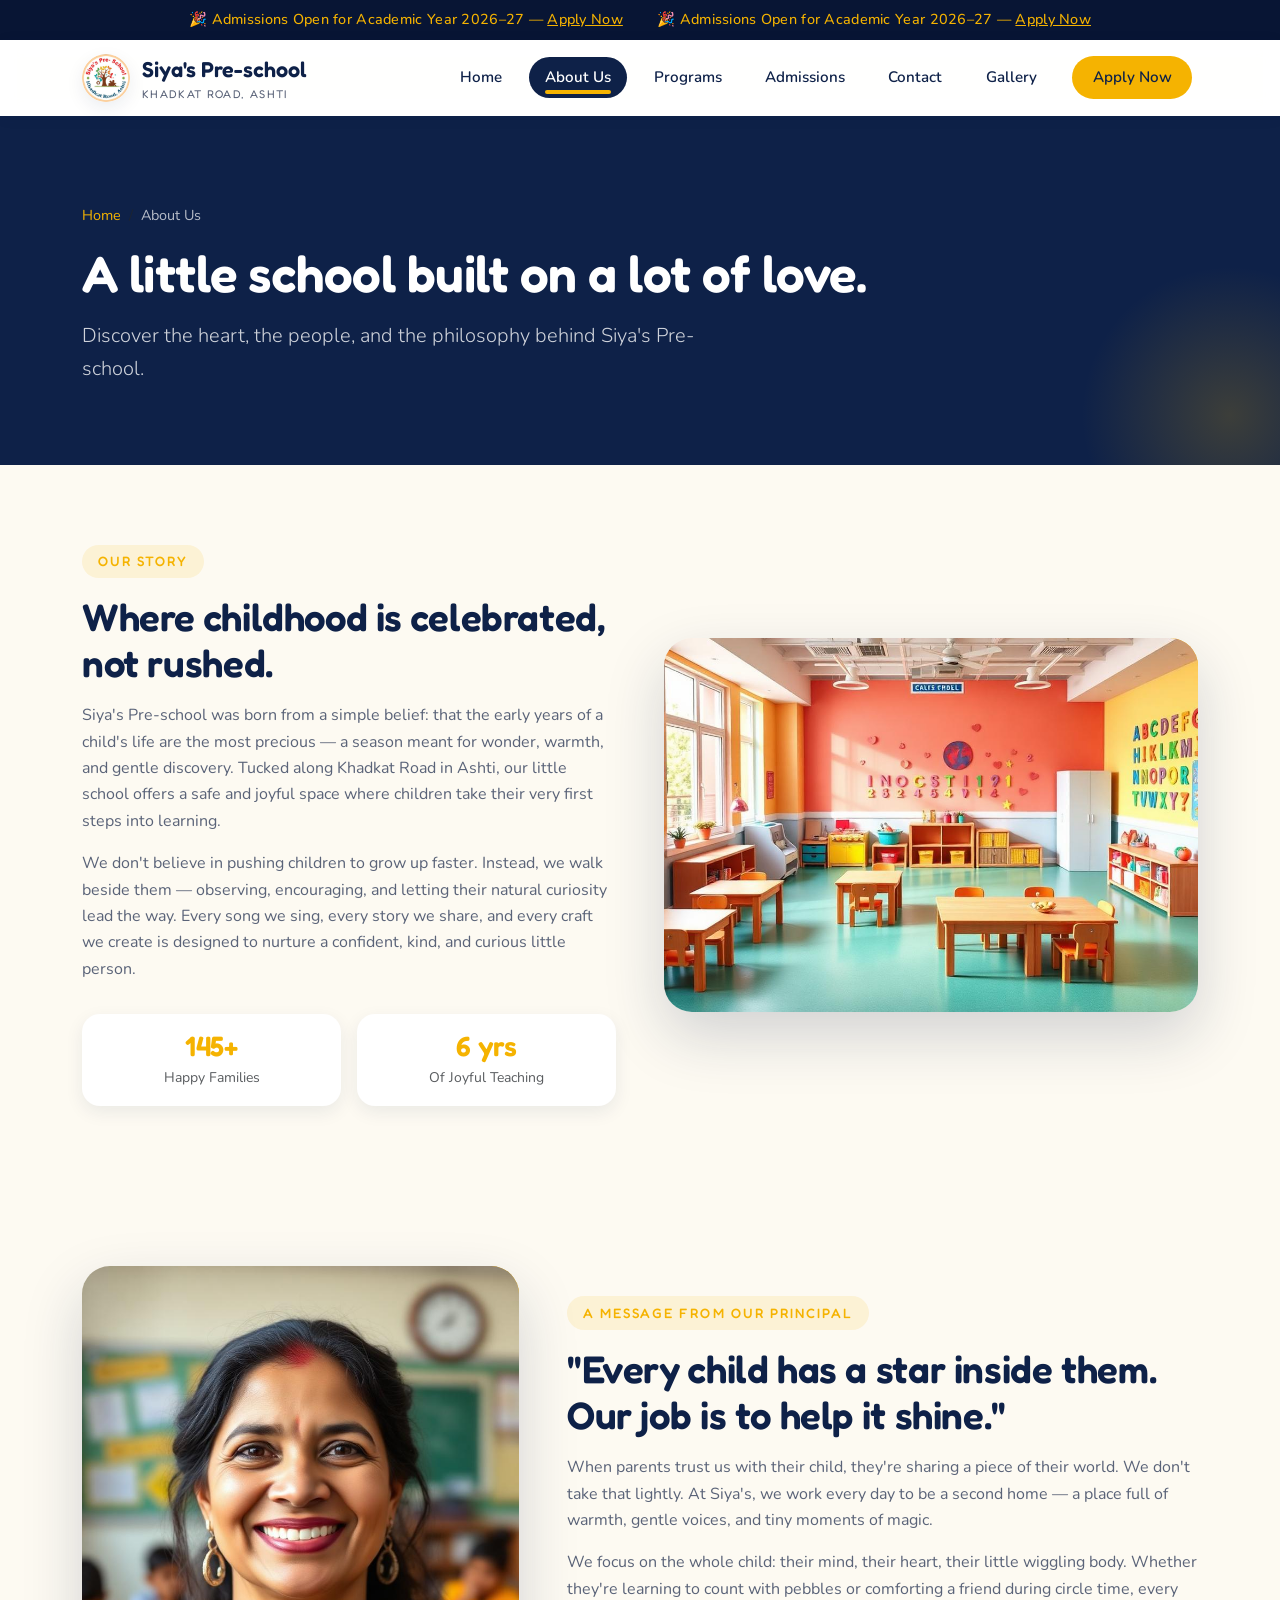
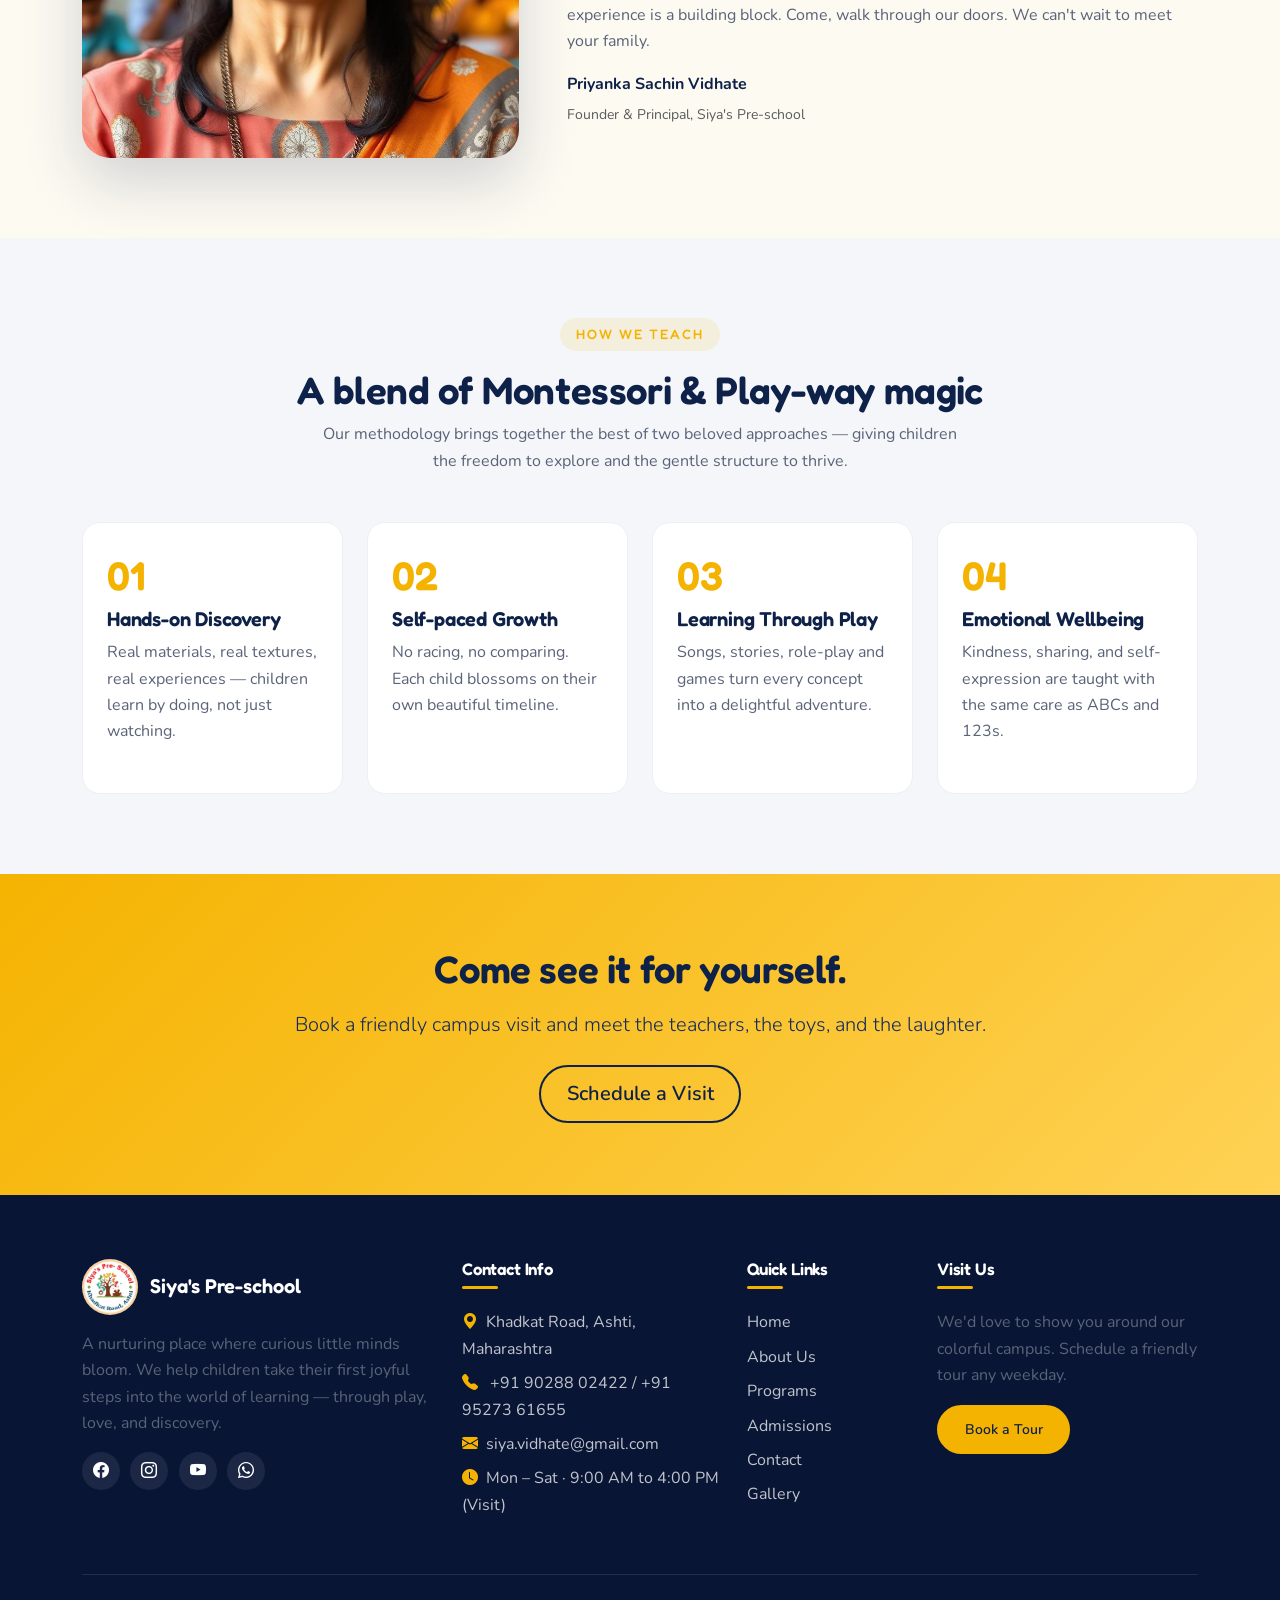
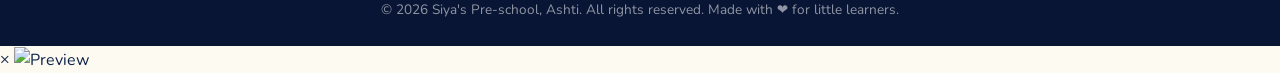
==== commit 1f062a35: "Added and refined all the pages, Revised gallery section" ====
--- a/about.html
+++ b/about.html
@@ -107,8 +107,8 @@
           <h2>"Every child has a star inside them. Our job is to help it shine."</h2>
           <p class="mt-3">When parents trust us with their child, they're sharing a piece of their world. We don't take that lightly. At Siya's, we work every day to be a second home — a place full of warmth, gentle voices, and tiny moments of magic.</p>
           <p>We focus on the whole child: their mind, their heart, their little wiggling body. Whether they're learning to count with pebbles or comforting a friend during circle time, every experience is a building block. Come, walk through our doors. We can't wait to meet your family.</p>
-          <p class="mt-3 mb-1"><strong class="text-navy">Mrs. Asha Patil</strong></p>
-          <small class="text-muted">Founder & Principal, Siya's Pre-school</small>
+          <p class="mt-3 mb-1"><strong class="text-navy">Priyanka Sachin Vidhate</strong></p>
+          <small class="text-muted">Founder &amp; Principal, Siya's Pre-school</small>
         </div>
       </div>
     </div>
@@ -185,9 +185,13 @@
           <h5>Contact Info</h5>
           <ul>
             <li><i class="bi bi-geo-alt-fill text-gold me-2"></i>Khadkat Road, Ashti, Maharashtra</li>
-            <li><i class="bi bi-telephone-fill text-gold me-2"></i><a href="tel:+919876543210">+91 98765 43210</a></li>
-            <li><i class="bi bi-envelope-fill text-gold me-2"></i><a href="mailto:hello@siyaspreschool.in">hello@siyaspreschool.in</a></li>
-            <li><i class="bi bi-clock-fill text-gold me-2"></i>Mon – Sat · 9:00 AM – 1:30 PM</li>
+            <li>
+              <i class="bi bi-telephone-fill text-gold me-2"></i>
+              <a href="tel:+919028802422">+91 90288 02422</a> / <br class="d-md-none" />
+              <a href="tel:+919527361655">+91 95273 61655</a>
+            </li>
+            <li><i class="bi bi-envelope-fill text-gold me-2"></i><a href="mailto:siya.vidhate@gmail.com">siya.vidhate@gmail.com</a></li>
+            <li><i class="bi bi-clock-fill text-gold me-2"></i>Mon – Sat · 9:00 AM to 4:00 PM (Visit)</li>
           </ul>
         </div>
 
--- a/assets/css/style.css
+++ b/assets/css/style.css
@@ -23,48 +23,99 @@
 }
 
 /* ----- Base ----- */
-html { scroll-behavior: smooth; }
+html {
+  scroll-behavior: smooth;
+  overflow-x: hidden;
+} /* prevent any component from widening the page */
 body {
-  font-family: 'Nunito', system-ui, -apple-system, Segoe UI, Roboto, sans-serif;
+  font-family:
+    "Nunito",
+    system-ui,
+    -apple-system,
+    Segoe UI,
+    Roboto,
+    sans-serif;
   color: var(--navy);
   background: var(--cream);
   font-size: 1rem;
   line-height: 1.65;
 }
-h1, h2, h3, h4, h5, h6 {
-  font-family: 'Fredoka', 'Nunito', sans-serif;
+h1,
+h2,
+h3,
+h4,
+h5,
+h6 {
+  font-family: "Fredoka", "Nunito", sans-serif;
   font-weight: 600;
   color: var(--navy);
   letter-spacing: -0.01em;
 }
-h1 { font-size: clamp(2.2rem, 4vw, 3.6rem); line-height: 1.15; }
-h2 { font-size: clamp(1.8rem, 3vw, 2.6rem); line-height: 1.2; }
-p  { color: var(--text-muted); }
-a  { color: var(--navy); text-decoration: none; transition: color .2s ease; }
-a:hover { color: var(--gold); }
+h1 {
+  font-size: clamp(2.2rem, 4vw, 3.6rem);
+  line-height: 1.15;
+}
+h2 {
+  font-size: clamp(1.8rem, 3vw, 2.6rem);
+  line-height: 1.2;
+}
+p {
+  color: var(--text-muted);
+}
+a {
+  color: var(--navy);
+  text-decoration: none;
+  transition: color 0.2s ease;
+}
+a:hover {
+  color: var(--gold);
+}
 
 /* ----- Utility ----- */
-.bg-navy   { background: var(--navy) !important; color: #fff; }
-.bg-cream  { background: var(--cream) !important; }
-.bg-light-grey { background: var(--light) !important; }
-.text-gold { color: var(--gold) !important; }
-.text-navy { color: var(--navy) !important; }
-.rounded-xl { border-radius: var(--radius-md) !important; }
-.rounded-2xl { border-radius: var(--radius-lg) !important; }
-.shadow-soft { box-shadow: var(--shadow-sm); }
-.shadow-soft-lg { box-shadow: var(--shadow-md); }
-.section { padding: 5rem 0; }
-.section-sm { padding: 3.5rem 0; }
+.bg-navy {
+  background: var(--navy) !important;
+  color: #fff;
+}
+.bg-cream {
+  background: var(--cream) !important;
+}
+.bg-light-grey {
+  background: var(--light) !important;
+}
+.text-gold {
+  color: var(--gold) !important;
+}
+.text-navy {
+  color: var(--navy) !important;
+}
+.rounded-xl {
+  border-radius: var(--radius-md) !important;
+}
+.rounded-2xl {
+  border-radius: var(--radius-lg) !important;
+}
+.shadow-soft {
+  box-shadow: var(--shadow-sm);
+}
+.shadow-soft-lg {
+  box-shadow: var(--shadow-md);
+}
+.section {
+  padding: 5rem 0;
+}
+.section-sm {
+  padding: 3.5rem 0;
+}
 .eyebrow {
   display: inline-block;
-  font-family: 'Fredoka', sans-serif;
+  font-family: "Fredoka", sans-serif;
   font-weight: 500;
-  font-size: .85rem;
-  letter-spacing: .15em;
+  font-size: 0.85rem;
+  letter-spacing: 0.15em;
   text-transform: uppercase;
   color: var(--gold);
   background: rgba(245, 179, 1, 0.12);
-  padding: .35rem 1rem;
+  padding: 0.35rem 1rem;
   border-radius: var(--radius-pill);
   margin-bottom: 1rem;
 }
@@ -73,8 +124,8 @@
 .btn {
   border-radius: var(--radius-pill);
   font-weight: 600;
-  padding: .75rem 1.6rem;
-  transition: all .25s ease;
+  padding: 0.75rem 1.6rem;
+  transition: all 0.25s ease;
   border: 2px solid transparent;
 }
 .btn-primary-gold {
@@ -98,12 +149,12 @@
   background: var(--navy);
   color: #fff;
   transform: translateY(-2px);
-  box-shadow: 0 10px 24px rgba(14,33,72,0.25);
+  box-shadow: 0 10px 24px rgba(14, 33, 72, 0.25);
 }
 .btn-outline-light {
   background: transparent;
   color: #fff;
-  border-color: rgba(255,255,255,.45);
+  border-color: rgba(255, 255, 255, 0.45);
 }
 .btn-outline-light:hover {
   background: #fff;
@@ -115,103 +166,164 @@
   background: var(--navy-deep);
   color: var(--gold);
   text-align: center;
-  font-size: .9rem;
-  padding: .5rem 1rem;
+  font-size: 0.9rem;
+  padding: 0.5rem 1rem;
   font-weight: 500;
-  letter-spacing: .02em;
-}
-.announcement a { color: var(--gold); text-decoration: underline; }
+  letter-spacing: 0.02em;
+}
+.announcement a {
+  color: var(--gold);
+  text-decoration: underline;
+}
 
 /* ----- Navbar ----- */
 .navbar-brand-custom {
-  display: flex; align-items: center; gap: .75rem;
-  font-family: 'Fredoka', sans-serif;
+  display: flex;
+  align-items: center;
+  gap: 0.75rem;
+  font-family: "Fredoka", sans-serif;
   font-weight: 600;
   font-size: 1.35rem;
   color: var(--navy) !important;
 }
 .navbar-brand-custom img {
-  width: 48px; height: 48px; border-radius: 50%; object-fit: cover;
+  width: 48px;
+  height: 48px;
+  border-radius: 50%;
+  object-fit: cover;
   box-shadow: var(--shadow-sm);
 }
 .brand-sub {
   display: block;
-  font-size: .7rem;
+  font-size: 0.7rem;
   font-weight: 400;
   color: var(--text-muted);
-  letter-spacing: .12em;
+  letter-spacing: 0.12em;
   text-transform: uppercase;
   margin-top: -2px;
 }
 .navbar-custom {
-  background: rgba(255,255,255,0.95);
+  background: rgba(255, 255, 255, 0.95);
   backdrop-filter: saturate(160%) blur(10px);
-  box-shadow: 0 2px 14px rgba(14, 33, 72, .06);
-  padding: .75rem 0;
+  box-shadow: 0 2px 14px rgba(14, 33, 72, 0.06);
+  padding: 0.75rem 0;
 }
 .navbar-custom .nav-link {
   color: var(--navy) !important;
   font-weight: 600;
-  font-size: .95rem;
-  margin: 0 .35rem;
-  padding: .5rem 1rem !important;
+  font-size: 0.95rem;
+  margin: 0 0.35rem;
+  padding: 0.5rem 1rem !important;
   border-radius: var(--radius-pill);
-  transition: all .2s;
-}
-.navbar-custom .nav-link:hover { background: var(--light); color: var(--navy) !important; }
+  transition: all 0.2s;
+}
+.navbar-custom .nav-link:hover {
+  background: var(--light);
+  color: var(--navy) !important;
+}
 .navbar-custom .nav-link.active {
-  background: var(--navy); color: #fff !important;
+  background: var(--navy);
+  color: #fff !important;
 }
 .navbar-custom .nav-cta {
-  background: var(--gold); color: var(--navy) !important;
-  padding: .55rem 1.3rem !important;
-}
-.navbar-custom .nav-cta:hover { background: var(--gold-soft); }
+  background: var(--gold);
+  color: var(--navy) !important;
+  padding: 0.55rem 1.3rem !important;
+}
+.navbar-custom .nav-cta:hover {
+  background: var(--gold-soft);
+}
 
 /* ----- Hero ----- */
 .hero {
   position: relative;
   padding: 6rem 0 9rem;
-  background: linear-gradient(135deg, #fff8e6 0%, var(--cream) 50%, #eaf0ff 100%);
+  background: linear-gradient(
+    135deg,
+    #fff8e6 0%,
+    var(--cream) 50%,
+    #eaf0ff 100%
+  );
   overflow: hidden;
 }
 .hero::before {
-  content: ""; position: absolute; top: -120px; right: -120px;
-  width: 380px; height: 380px; border-radius: 50%;
-  background: radial-gradient(circle, rgba(245,179,1,.25), transparent 70%);
+  content: "";
+  position: absolute;
+  top: -120px;
+  right: -120px;
+  width: 380px;
+  height: 380px;
+  border-radius: 50%;
+  background: radial-gradient(circle, rgba(245, 179, 1, 0.25), transparent 70%);
 }
 .hero::after {
-  content: ""; position: absolute; bottom: -120px; left: -120px;
-  width: 360px; height: 360px; border-radius: 50%;
-  background: radial-gradient(circle, rgba(14,33,72,.12), transparent 70%);
-}
-.hero-content { position: relative; z-index: 2; }
+  content: "";
+  position: absolute;
+  bottom: -120px;
+  left: -120px;
+  width: 360px;
+  height: 360px;
+  border-radius: 50%;
+  background: radial-gradient(circle, rgba(14, 33, 72, 0.12), transparent 70%);
+}
+.hero-content {
+  position: relative;
+  z-index: 2;
+}
 .hero-img-wrap {
-  position: relative; z-index: 2;
+  position: relative;
+  z-index: 2;
   border-radius: var(--radius-lg);
   overflow: hidden;
   box-shadow: var(--shadow-lg);
   transform: rotate(-1deg);
 }
-.hero-img-wrap img { width: 100%; height: 100%; object-fit: cover; display: block; }
-
-.hero-cards { margin-top: -5rem; position: relative; z-index: 5; }
+.hero-img-wrap img {
+  width: 100%;
+  height: 100%;
+  object-fit: cover;
+  display: block;
+}
+
+.hero-cards {
+  margin-top: -5rem;
+  position: relative;
+  z-index: 5;
+}
 .info-card {
-  background: #fff; border-radius: var(--radius-md);
-  padding: 1.75rem; box-shadow: var(--shadow-md);
+  background: #fff;
+  border-radius: var(--radius-md);
+  padding: 1.75rem;
+  box-shadow: var(--shadow-md);
   height: 100%;
-  transition: transform .3s ease, box-shadow .3s ease;
+  transition:
+    transform 0.3s ease,
+    box-shadow 0.3s ease;
   border-top: 4px solid var(--gold);
 }
-.info-card:hover { transform: translateY(-6px); box-shadow: var(--shadow-lg); }
+.info-card:hover {
+  transform: translateY(-6px);
+  box-shadow: var(--shadow-lg);
+}
 .info-card .icon {
-  width: 52px; height: 52px; border-radius: var(--radius-sm);
-  display: inline-flex; align-items: center; justify-content: center;
-  background: rgba(245,179,1,.15); color: var(--gold);
-  font-size: 1.4rem; margin-bottom: 1rem;
-}
-.info-card h5 { margin-bottom: .5rem; }
-.info-card p  { margin-bottom: 0; font-size: .92rem; }
+  width: 52px;
+  height: 52px;
+  border-radius: var(--radius-sm);
+  display: inline-flex;
+  align-items: center;
+  justify-content: center;
+  background: rgba(245, 179, 1, 0.15);
+  color: var(--gold);
+  font-size: 1.4rem;
+  margin-bottom: 1rem;
+}
+.info-card h5 {
+  margin-bottom: 0.5rem;
+}
+.info-card p {
+  margin-bottom: 0;
+  font-size: 0.92rem;
+}
 
 /* ----- Highlight cards ----- */
 .highlight-card {
@@ -220,22 +332,47 @@
   overflow: hidden;
   box-shadow: var(--shadow-md);
   height: 360px;
-  transition: transform .35s ease, box-shadow .35s ease;
-}
-.highlight-card.featured { height: 420px; }
+  transition:
+    transform 0.35s ease,
+    box-shadow 0.35s ease;
+}
+.highlight-card.featured {
+  height: 420px;
+}
 .highlight-card img {
-  width: 100%; height: 100%; object-fit: cover;
-  transition: transform .6s ease;
-}
-.highlight-card:hover { transform: translateY(-6px); box-shadow: var(--shadow-lg); }
-.highlight-card:hover img { transform: scale(1.06); }
+  width: 100%;
+  height: 100%;
+  object-fit: cover;
+  transition: transform 0.6s ease;
+}
+.highlight-card:hover {
+  transform: translateY(-6px);
+  box-shadow: var(--shadow-lg);
+}
+.highlight-card:hover img {
+  transform: scale(1.06);
+}
 .highlight-card .overlay {
-  position: absolute; inset: 0;
-  background: linear-gradient(to top, rgba(8,21,52,.85) 0%, rgba(8,21,52,0) 55%);
-  display: flex; align-items: flex-end; padding: 1.75rem;
-}
-.highlight-card .overlay h4 { color: #fff; margin: 0; }
-.highlight-card .overlay p  { color: rgba(255,255,255,.85); margin: .25rem 0 0; font-size: .9rem; }
+  position: absolute;
+  inset: 0;
+  background: linear-gradient(
+    to top,
+    rgba(8, 21, 52, 0.85) 0%,
+    rgba(8, 21, 52, 0) 55%
+  );
+  display: flex;
+  align-items: flex-end;
+  padding: 1.75rem;
+}
+.highlight-card .overlay h4 {
+  color: #fff;
+  margin: 0;
+}
+.highlight-card .overlay p {
+  color: rgba(255, 255, 255, 0.85);
+  margin: 0.25rem 0 0;
+  font-size: 0.9rem;
+}
 
 /* ----- CTA section ----- */
 /* Gold-gradient call-to-action band that appears at the bottom of each page.
@@ -246,8 +383,12 @@
   padding: 5rem 0;
   text-align: center;
 }
-.cta-section h2 { color: var(--navy); }
-.cta-section p  { color: rgba(14,33,72,0.75); }
+.cta-section h2 {
+  color: var(--navy);
+}
+.cta-section p {
+  color: rgba(14, 33, 72, 0.75);
+}
 
 /* ----- Values carousel (dark section) ----- */
 .values-section {
@@ -256,8 +397,12 @@
   padding: 6rem 0;
   position: relative;
 }
-.values-section h2 { color: #fff; }
-.values-section p  { color: rgba(255,255,255,.75); }
+.values-section h2 {
+  color: #fff;
+}
+.values-section p {
+  color: rgba(255, 255, 255, 0.75);
+}
 .value-card {
   background: #fff;
   border-radius: var(--radius-md);
@@ -267,24 +412,47 @@
   box-shadow: var(--shadow-md);
 }
 .value-card .icon {
-  width: 72px; height: 72px; border-radius: 50%;
+  width: 72px;
+  height: 72px;
+  border-radius: 50%;
   margin: 0 auto 1.25rem;
   background: linear-gradient(135deg, var(--gold) 0%, var(--gold-soft) 100%);
   color: var(--navy);
-  display: inline-flex; align-items: center; justify-content: center;
+  display: inline-flex;
+  align-items: center;
+  justify-content: center;
   font-size: 1.8rem;
 }
-.value-card h5 { margin-bottom: .6rem; }
-.value-card p  { color: var(--text-muted); margin: 0; font-size: .95rem; }
-
-.carousel-control-prev, .carousel-control-next {
-  width: 48px; height: 48px; top: 50%; transform: translateY(-50%);
-  background: var(--gold); border-radius: 50%; opacity: 1;
-}
-.carousel-control-prev { left: -24px; }
-.carousel-control-next { right: -24px; }
+.value-card h5 {
+  margin-bottom: 0.6rem;
+}
+.value-card p {
+  color: var(--text-muted);
+  margin: 0;
+  font-size: 0.95rem;
+}
+
+.carousel-control-prev,
+.carousel-control-next {
+  width: 48px;
+  height: 48px;
+  top: 50%;
+  transform: translateY(-50%);
+  background: var(--gold);
+  border-radius: 50%;
+  opacity: 1;
+}
+.carousel-control-prev {
+  left: -24px;
+}
+.carousel-control-next {
+  right: -24px;
+}
 .carousel-indicators [data-bs-target] {
-  background-color: var(--gold); width: 10px; height: 10px; border-radius: 50%;
+  background-color: var(--gold);
+  width: 10px;
+  height: 10px;
+  border-radius: 50%;
 }
 
 /* ----- CTA section ----- */
@@ -293,8 +461,12 @@
   color: var(--navy);
   padding: 4.5rem 0;
 }
-.cta-section h2 { color: var(--navy); }
-.cta-section p  { color: var(--navy-soft); }
+.cta-section h2 {
+  color: var(--navy);
+}
+.cta-section p {
+  color: var(--navy-soft);
+}
 
 /* ----- Page hero (sub-pages) ----- */
 .page-hero {
@@ -305,141 +477,264 @@
   overflow: hidden;
 }
 .page-hero::after {
-  content: ""; position: absolute; right: -100px; bottom: -100px;
-  width: 300px; height: 300px; border-radius: 50%;
-  background: radial-gradient(circle, rgba(245,179,1,.2), transparent 70%);
-}
-.page-hero h1 { color: #fff; }
-.page-hero p  { color: rgba(255,255,255,.8); max-width: 640px; }
-.breadcrumb-custom { background: transparent; padding: 0; margin-bottom: 1rem; font-size: .9rem; }
-.breadcrumb-custom a { color: var(--gold); }
-.breadcrumb-custom .breadcrumb-item.active { color: rgba(255,255,255,.7); }
+  content: "";
+  position: absolute;
+  right: -100px;
+  bottom: -100px;
+  width: 300px;
+  height: 300px;
+  border-radius: 50%;
+  background: radial-gradient(circle, rgba(245, 179, 1, 0.2), transparent 70%);
+}
+.page-hero h1 {
+  color: #fff;
+}
+.page-hero p {
+  color: rgba(255, 255, 255, 0.8);
+  max-width: 640px;
+}
+.breadcrumb-custom {
+  background: transparent;
+  padding: 0;
+  margin-bottom: 1rem;
+  font-size: 0.9rem;
+}
+.breadcrumb-custom a {
+  color: var(--gold);
+}
+.breadcrumb-custom .breadcrumb-item.active {
+  color: rgba(255, 255, 255, 0.7);
+}
 
 /* ----- About / methodology ----- */
 .method-card {
-  background: #fff; border-radius: var(--radius-md);
-  padding: 2rem 1.5rem; height: 100%;
+  background: #fff;
+  border-radius: var(--radius-md);
+  padding: 2rem 1.5rem;
+  height: 100%;
   border: 1px solid var(--grey-100);
-  transition: all .25s ease;
-}
-.method-card:hover { border-color: var(--gold); box-shadow: var(--shadow-md); transform: translateY(-4px); }
+  transition: all 0.25s ease;
+}
+.method-card:hover {
+  border-color: var(--gold);
+  box-shadow: var(--shadow-md);
+  transform: translateY(-4px);
+}
 .method-card .num {
-  font-family: 'Fredoka', sans-serif; font-size: 2.5rem; font-weight: 600;
-  color: var(--gold); line-height: 1; margin-bottom: .75rem; display: block;
+  font-family: "Fredoka", sans-serif;
+  font-size: 2.5rem;
+  font-weight: 600;
+  color: var(--gold);
+  line-height: 1;
+  margin-bottom: 0.75rem;
+  display: block;
 }
 
 .principal-img {
   border-radius: var(--radius-lg);
-  overflow: hidden; box-shadow: var(--shadow-lg);
-  position: relative;
-}
-.principal-img img { width: 100%; display: block; }
+  overflow: hidden;
+  box-shadow: var(--shadow-lg);
+  position: relative;
+}
+.principal-img img {
+  width: 100%;
+  display: block;
+}
 .principal-img::before {
-  content: ""; position: absolute; inset: -20px -20px auto auto;
-  width: 120px; height: 120px; background: var(--gold);
-  border-radius: var(--radius-lg); z-index: -1;
+  content: "";
+  position: absolute;
+  inset: -20px -20px auto auto;
+  width: 120px;
+  height: 120px;
+  background: var(--gold);
+  border-radius: var(--radius-lg);
+  z-index: -1;
 }
 
 /* ----- Programs ----- */
 .program-card {
-  background: #fff; border-radius: var(--radius-md);
-  padding: 2rem 1.75rem; height: 100%;
+  background: #fff;
+  border-radius: var(--radius-md);
+  padding: 2rem 1.75rem;
+  height: 100%;
   box-shadow: var(--shadow-sm);
   border-left: 5px solid var(--gold);
-  transition: all .25s ease;
-}
-.program-card:hover { transform: translateY(-6px); box-shadow: var(--shadow-md); }
+  transition: all 0.25s ease;
+}
+.program-card:hover {
+  transform: translateY(-6px);
+  box-shadow: var(--shadow-md);
+}
 .program-card .age {
-  display: inline-block; background: var(--light);
-  color: var(--navy); font-weight: 600; font-size: .8rem;
-  padding: .3rem .85rem; border-radius: var(--radius-pill);
+  display: inline-block;
+  background: var(--light);
+  color: var(--navy);
+  font-weight: 600;
+  font-size: 0.8rem;
+  padding: 0.3rem 0.85rem;
+  border-radius: var(--radius-pill);
   margin-bottom: 1rem;
 }
-.program-card ul { padding-left: 1.1rem; color: var(--text-muted); }
-.program-card ul li { margin-bottom: .35rem; font-size: .92rem; }
-
-.alt-row { padding: 3.5rem 0; }
-.alt-row img { border-radius: var(--radius-md); box-shadow: var(--shadow-md); width: 100%; }
-.alt-row .feat-list { list-style: none; padding: 0; margin-top: 1rem; }
+.program-card ul {
+  padding-left: 1.1rem;
+  color: var(--text-muted);
+}
+.program-card ul li {
+  margin-bottom: 0.35rem;
+  font-size: 0.92rem;
+}
+
+.alt-row {
+  padding: 3.5rem 0;
+}
+.alt-row img {
+  border-radius: var(--radius-md);
+  box-shadow: var(--shadow-md);
+  width: 100%;
+}
+.alt-row .feat-list {
+  list-style: none;
+  padding: 0;
+  margin-top: 1rem;
+}
 .alt-row .feat-list li {
-  padding: .4rem 0 .4rem 1.75rem; position: relative; color: var(--navy);
+  padding: 0.4rem 0 0.4rem 1.75rem;
+  position: relative;
+  color: var(--navy);
 }
 .alt-row .feat-list li::before {
-  content: "✓"; position: absolute; left: 0; top: .35rem;
-  width: 22px; height: 22px; border-radius: 50%;
-  background: var(--gold); color: var(--navy);
-  font-size: .75rem; font-weight: 700;
-  display: inline-flex; align-items: center; justify-content: center;
+  content: "✓";
+  position: absolute;
+  left: 0;
+  top: 0.35rem;
+  width: 22px;
+  height: 22px;
+  border-radius: 50%;
+  background: var(--gold);
+  color: var(--navy);
+  font-size: 0.75rem;
+  font-weight: 700;
+  display: inline-flex;
+  align-items: center;
+  justify-content: center;
 }
 
 /* ----- Admissions ----- */
 .step-card {
-  background: #fff; border-radius: var(--radius-md);
-  padding: 2rem 1.5rem; text-align: center; height: 100%;
+  background: #fff;
+  border-radius: var(--radius-md);
+  padding: 2rem 1.5rem;
+  text-align: center;
+  height: 100%;
   box-shadow: var(--shadow-sm);
   position: relative;
 }
 .step-card .step-num {
-  width: 48px; height: 48px; border-radius: 50%;
-  background: var(--navy); color: var(--gold);
-  display: inline-flex; align-items: center; justify-content: center;
-  font-family: 'Fredoka', sans-serif; font-weight: 600; font-size: 1.2rem;
+  width: 48px;
+  height: 48px;
+  border-radius: 50%;
+  background: var(--navy);
+  color: var(--gold);
+  display: inline-flex;
+  align-items: center;
+  justify-content: center;
+  font-family: "Fredoka", sans-serif;
+  font-weight: 600;
+  font-size: 1.2rem;
   margin-bottom: 1rem;
 }
-.step-card h5 { margin-bottom: .5rem; }
+.step-card h5 {
+  margin-bottom: 0.5rem;
+}
 
 .accordion-custom .accordion-item {
   border: 1px solid var(--grey-100);
   border-radius: var(--radius-md) !important;
-  margin-bottom: .75rem; overflow: hidden;
+  margin-bottom: 0.75rem;
+  overflow: hidden;
   box-shadow: var(--shadow-sm);
 }
 .accordion-custom .accordion-button {
-  font-weight: 600; color: var(--navy); padding: 1.1rem 1.5rem;
+  font-weight: 600;
+  color: var(--navy);
+  padding: 1.1rem 1.5rem;
   background: #fff;
 }
 .accordion-custom .accordion-button:not(.collapsed) {
-  background: var(--cream); color: var(--navy); box-shadow: none;
+  background: var(--cream);
+  color: var(--navy);
+  box-shadow: none;
 }
 .accordion-custom .accordion-button:focus {
-  box-shadow: none; border-color: var(--gold);
-}
-.accordion-custom .accordion-body { color: var(--text-muted); padding: 0 1.5rem 1.25rem; }
+  box-shadow: none;
+  border-color: var(--gold);
+}
+.accordion-custom .accordion-body {
+  color: var(--text-muted);
+  padding: 0 1.5rem 1.25rem;
+}
 
 .form-card {
-  background: #fff; border-radius: var(--radius-lg);
-  padding: 2.5rem; box-shadow: var(--shadow-md);
-}
-.form-control, .form-select {
+  background: #fff;
+  border-radius: var(--radius-lg);
+  padding: 2.5rem;
+  box-shadow: var(--shadow-md);
+}
+.form-control,
+.form-select {
   border: 1.5px solid var(--grey-100);
   border-radius: var(--radius-sm);
-  padding: .75rem 1rem;
-  font-size: .95rem;
-}
-.form-control:focus, .form-select:focus {
+  padding: 0.75rem 1rem;
+  font-size: 0.95rem;
+}
+.form-control:focus,
+.form-select:focus {
   border-color: var(--gold);
-  box-shadow: 0 0 0 .2rem rgba(245,179,1,.2);
-}
-.form-label { font-weight: 600; color: var(--navy); margin-bottom: .5rem; font-size: .9rem; }
+  box-shadow: 0 0 0 0.2rem rgba(245, 179, 1, 0.2);
+}
+.form-label {
+  font-weight: 600;
+  color: var(--navy);
+  margin-bottom: 0.5rem;
+  font-size: 0.9rem;
+}
 
 /* ----- Contact ----- */
 .contact-card {
-  background: #fff; border-radius: var(--radius-md);
-  padding: 2rem 1.5rem; text-align: center; height: 100%;
+  background: #fff;
+  border-radius: var(--radius-md);
+  padding: 2rem 1.5rem;
+  text-align: center;
+  height: 100%;
   box-shadow: var(--shadow-sm);
   border-bottom: 4px solid var(--gold);
-  transition: all .25s ease;
-}
-.contact-card:hover { transform: translateY(-6px); box-shadow: var(--shadow-md); }
+  transition: all 0.25s ease;
+}
+.contact-card:hover {
+  transform: translateY(-6px);
+  box-shadow: var(--shadow-md);
+}
 .contact-card .icon {
-  width: 60px; height: 60px; border-radius: 50%;
-  background: rgba(245,179,1,.15); color: var(--gold);
-  font-size: 1.5rem; display: inline-flex; align-items: center; justify-content: center;
+  width: 60px;
+  height: 60px;
+  border-radius: 50%;
+  background: rgba(245, 179, 1, 0.15);
+  color: var(--gold);
+  font-size: 1.5rem;
+  display: inline-flex;
+  align-items: center;
+  justify-content: center;
   margin-bottom: 1rem;
 }
-.contact-card h5 { margin-bottom: .5rem; }
-.contact-card a { color: var(--text-muted); }
-.contact-card a:hover { color: var(--gold); }
+.contact-card h5 {
+  margin-bottom: 0.5rem;
+}
+.contact-card a {
+  color: var(--text-muted);
+}
+.contact-card a:hover {
+  color: var(--gold);
+}
 
 .map-wrap {
   border-radius: var(--radius-md);
@@ -447,58 +742,130 @@
   box-shadow: var(--shadow-md);
   height: 420px;
 }
-.map-wrap iframe { width: 100%; height: 100%; border: 0; display: block; }
+.map-wrap iframe {
+  width: 100%;
+  height: 100%;
+  border: 0;
+  display: block;
+}
 
 /* ----- Footer ----- */
 .footer {
   background: var(--navy-deep);
-  color: rgba(255,255,255,.75);
+  color: rgba(255, 255, 255, 0.75);
   padding: 4rem 0 1.5rem;
 }
 .footer h5 {
-  color: #fff; font-size: 1.05rem;
+  color: #fff;
+  font-size: 1.05rem;
   margin-bottom: 1.25rem;
-  position: relative; padding-bottom: .65rem;
+  position: relative;
+  padding-bottom: 0.65rem;
 }
 .footer h5::after {
-  content: ""; position: absolute; left: 0; bottom: 0;
-  width: 36px; height: 3px; background: var(--gold); border-radius: 2px;
-}
-.footer a { color: rgba(255,255,255,.75); }
-.footer a:hover { color: var(--gold); }
-.footer ul { list-style: none; padding: 0; margin: 0; }
-.footer ul li { margin-bottom: .5rem; }
-.footer .brand-row { display: flex; align-items: center; gap: .75rem; margin-bottom: 1rem; }
-.footer .brand-row img { width: 56px; height: 56px; border-radius: 50%; }
-.footer .brand-row span { font-family: 'Fredoka', sans-serif; font-size: 1.25rem; color: #fff; font-weight: 600; }
-.social-row { display: flex; gap: .65rem; margin-top: 1rem; }
+  content: "";
+  position: absolute;
+  left: 0;
+  bottom: 0;
+  width: 36px;
+  height: 3px;
+  background: var(--gold);
+  border-radius: 2px;
+}
+.footer a {
+  color: rgba(255, 255, 255, 0.75);
+}
+.footer a:hover {
+  color: var(--gold);
+}
+.footer ul {
+  list-style: none;
+  padding: 0;
+  margin: 0;
+}
+.footer ul li {
+  margin-bottom: 0.5rem;
+}
+.footer .brand-row {
+  display: flex;
+  align-items: center;
+  gap: 0.75rem;
+  margin-bottom: 1rem;
+}
+.footer .brand-row img {
+  width: 56px;
+  height: 56px;
+  border-radius: 50%;
+}
+.footer .brand-row span {
+  font-family: "Fredoka", sans-serif;
+  font-size: 1.25rem;
+  color: #fff;
+  font-weight: 600;
+}
+.social-row {
+  display: flex;
+  gap: 0.65rem;
+  margin-top: 1rem;
+}
 .social-row a {
-  width: 38px; height: 38px; border-radius: 50%;
-  background: rgba(255,255,255,.08);
+  width: 38px;
+  height: 38px;
+  border-radius: 50%;
+  background: rgba(255, 255, 255, 0.08);
   color: #fff !important;
-  display: inline-flex; align-items: center; justify-content: center;
-  transition: all .25s;
-}
-.social-row a:hover { background: var(--gold); color: var(--navy) !important; transform: translateY(-3px); }
+  display: inline-flex;
+  align-items: center;
+  justify-content: center;
+  transition: all 0.25s;
+}
+.social-row a:hover {
+  background: var(--gold);
+  color: var(--navy) !important;
+  transform: translateY(-3px);
+}
 .footer-bottom {
-  border-top: 1px solid rgba(255,255,255,.1);
-  margin-top: 3rem; padding-top: 1.5rem;
-  font-size: .85rem; color: rgba(255,255,255,.55);
+  border-top: 1px solid rgba(255, 255, 255, 0.1);
+  margin-top: 3rem;
+  padding-top: 1.5rem;
+  font-size: 0.85rem;
+  color: rgba(255, 255, 255, 0.55);
 }
 
 /* ----- Responsive tweaks ----- */
 @media (max-width: 991px) {
-  .hero { padding: 4rem 0 7rem; }
-  .hero-img-wrap { margin-top: 2.5rem; transform: none; }
-  .highlight-card, .highlight-card.featured { height: 280px; }
-  .carousel-control-prev { left: 4px; }
-  .carousel-control-next { right: 4px; }
+  .hero {
+    padding: 4rem 0 7rem;
+  }
+  .hero-img-wrap {
+    margin-top: 2.5rem;
+    transform: none;
+  }
+  .highlight-card,
+  .highlight-card.featured {
+    height: 280px;
+  }
+  .carousel-control-prev {
+    left: 4px;
+  }
+  .carousel-control-next {
+    right: 4px;
+  }
 }
 @media (max-width: 575px) {
-  .section { padding: 3.5rem 0; }
-  .form-card { padding: 1.5rem; }
-  .navbar-brand-custom { font-size: 1.1rem; }
-  .navbar-brand-custom img { width: 42px; height: 42px; }
+  .section {
+    padding: 3.5rem 0;
+  }
+  .form-card {
+    padding: 1.5rem;
+  }
+  .navbar-brand-custom {
+    font-size: 1.1rem;
+  }
+  .navbar-brand-custom img {
+    width: 42px;
+    height: 42px;
+  }
 }
 
 /* ==========================================================================
@@ -521,11 +888,18 @@
   text-transform: uppercase;
   margin-bottom: 1rem;
 }
-.gallery-hero p { color: var(--text-muted); max-width: 720px; margin: 0.75rem auto 0; }
+.gallery-hero p {
+  color: var(--text-muted);
+  max-width: 720px;
+  margin: 0.75rem auto 0;
+}
 
 /* Filter chips */
 .gallery-filter {
-  display: flex; flex-wrap: wrap; justify-content: center; gap: 0.6rem;
+  display: flex;
+  flex-wrap: wrap;
+  justify-content: center;
+  gap: 0.6rem;
   margin: 2rem 0 2.5rem;
 }
 .gallery-filter .chip {
@@ -539,8 +913,15 @@
   cursor: pointer;
   transition: all 0.25s ease;
 }
-.gallery-filter .chip:hover { background: var(--navy); color: #fff; }
-.gallery-filter .chip.active { background: var(--gold); border-color: var(--gold); color: var(--navy); }
+.gallery-filter .chip:hover {
+  background: var(--navy);
+  color: #fff;
+}
+.gallery-filter .chip.active {
+  background: var(--gold);
+  border-color: var(--gold);
+  color: var(--navy);
+}
 
 /* Photo grid */
 .gallery-grid {
@@ -556,99 +937,176 @@
   box-shadow: var(--shadow-sm);
   cursor: pointer;
   background: #fff;
-  transition: transform 0.35s ease, box-shadow 0.35s ease;
+  transition:
+    transform 0.35s ease,
+    box-shadow 0.35s ease;
   aspect-ratio: 4 / 3;
 }
-.gallery-item:hover { transform: translateY(-6px); box-shadow: var(--shadow-md); }
+.gallery-item:hover {
+  transform: translateY(-6px);
+  box-shadow: var(--shadow-md);
+}
 .gallery-item img {
-  width: 100%; height: 100%; object-fit: cover;
+  width: 100%;
+  height: 100%;
+  object-fit: cover;
   transition: transform 0.6s ease;
 }
-.gallery-item:hover img { transform: scale(1.06); }
+.gallery-item:hover img {
+  transform: scale(1.06);
+}
 .gallery-item .overlay {
-  position: absolute; inset: 0;
-  background: linear-gradient(180deg, rgba(14,33,72,0) 50%, rgba(14,33,72,0.85) 100%);
-  display: flex; align-items: flex-end; padding: 1rem 1.1rem;
-  opacity: 0; transition: opacity 0.3s ease;
-}
-.gallery-item:hover .overlay { opacity: 1; }
-.gallery-item .overlay span { color: #fff; font-weight: 700; font-size: 0.95rem; }
+  position: absolute;
+  inset: 0;
+  background: linear-gradient(
+    180deg,
+    rgba(14, 33, 72, 0) 50%,
+    rgba(14, 33, 72, 0.85) 100%
+  );
+  display: flex;
+  align-items: flex-end;
+  padding: 1rem 1.1rem;
+  opacity: 0;
+  transition: opacity 0.3s ease;
+}
+.gallery-item:hover .overlay {
+  opacity: 1;
+}
+.gallery-item .overlay span {
+  color: #fff;
+  font-weight: 700;
+  font-size: 0.95rem;
+}
 
 /* Featured / Press section */
 .featured-press {
   background: var(--navy);
-  color: #fff;
   padding: 4.5rem 0;
 }
-.featured-press h2 { color: #fff; }
-.featured-press .section-sub { color: rgba(255,255,255,0.75); max-width: 720px; margin: 0.75rem auto 0; }
-.press-card {
+
+.featured-press h2 {
+  color: #fff;
+}
+
+.featured-press .section-sub {
+  color: rgba(255, 255, 255, 0.75);
+  max-width: 720px;
+  margin: 0.75rem auto 0;
+}
+
+.press-gallery {
+  display: grid;
+  grid-template-columns: repeat(auto-fit, minmax(260px, 1fr));
+  gap: 1.5rem;
+  align-items: start;
+}
+
+.press-item {
+  position: relative;
   background: #fff;
   border-radius: var(--radius-md);
   overflow: hidden;
-  box-shadow: var(--shadow-md);
-  height: 100%;
-  display: flex; flex-direction: column;
+  padding: 10px;
+  box-shadow: var(--shadow-md);
   transition: transform 0.3s ease;
-}
-.press-card:hover { transform: translateY(-6px); }
-.press-card .press-thumb {
-  aspect-ratio: 4 / 3;
-  overflow: hidden;
-  background: var(--grey-100);
   cursor: pointer;
 }
-.press-card .press-thumb img { width: 100%; height: 100%; object-fit: cover; transition: transform 0.5s ease; }
-.press-card:hover .press-thumb img { transform: scale(1.05); }
-.press-card .press-body { padding: 1.25rem 1.4rem 1.5rem; flex: 1; display: flex; flex-direction: column; }
-.press-card .press-badge {
-  display: inline-block;
-  background: var(--gold);
-  color: var(--navy);
-  font-weight: 700;
-  font-size: 0.75rem;
-  letter-spacing: 0.05em;
-  text-transform: uppercase;
-  padding: 0.25rem 0.7rem;
-  border-radius: var(--radius-pill);
-  margin-bottom: 0.6rem;
-  align-self: flex-start;
-}
-.press-card h5 { color: var(--navy); margin-bottom: 0.4rem; font-size: 1.1rem; }
-.press-card .press-meta { color: var(--text-muted); font-size: 0.85rem; margin-bottom: 0.6rem; }
-.press-card p { color: var(--text-muted); font-size: 0.95rem; margin-bottom: 0; }
+
+.press-item:hover {
+  transform: translateY(-5px);
+}
+
+.press-item img {
+  width: 100%;
+  height: auto;
+  display: block;
+  object-fit: contain;
+  border-radius: 10px;
+}
+
+/* Overlay */
+
+.press-item .overlay {
+  position: absolute;
+  inset: 0;
+  background: rgba(0, 0, 0, 0.45);
+
+  display: flex;
+  justify-content: center;
+  align-items: center;
+
+  opacity: 0;
+  transition: 0.3s ease;
+}
+
+.press-item:hover .overlay {
+  opacity: 1;
+}
+
+.press-item .overlay span {
+  color: #fff;
+  font-weight: 600;
+  font-size: 1rem;
+}
 
 /* Lightbox */
 .lightbox {
-  position: fixed; inset: 0;
+  position: fixed;
+  inset: 0;
   background: rgba(8, 21, 52, 0.92);
   display: none;
-  align-items: center; justify-content: center;
+  align-items: center;
+  justify-content: center;
   z-index: 1080;
   padding: 1.5rem;
   animation: fadeIn 0.25s ease;
 }
-.lightbox.open { display: flex; }
+.lightbox.open {
+  display: flex;
+}
 .lightbox img {
-  max-width: 95%; max-height: 88vh;
+  max-width: 95%;
+  max-height: 88vh;
   border-radius: var(--radius-md);
   box-shadow: var(--shadow-lg);
 }
 .lightbox .lb-close {
-  position: absolute; top: 1.2rem; right: 1.4rem;
-  background: var(--gold); color: var(--navy);
-  border: none; width: 44px; height: 44px;
-  border-radius: 50%;
-  font-size: 1.4rem; font-weight: 700;
+  position: absolute;
+  top: 1.2rem;
+  right: 1.4rem;
+  background: var(--gold);
+  color: var(--navy);
+  border: none;
+  width: 44px;
+  height: 44px;
+  border-radius: 50%;
+  font-size: 1.4rem;
+  font-weight: 700;
   cursor: pointer;
-  display: flex; align-items: center; justify-content: center;
+  display: flex;
+  align-items: center;
+  justify-content: center;
   box-shadow: var(--shadow-md);
 }
 .lightbox .lb-caption {
-  position: absolute; bottom: 1.5rem; left: 50%; transform: translateX(-50%);
-  color: #fff; font-weight: 600; background: rgba(0,0,0,0.4);
-  padding: 0.5rem 1rem; border-radius: var(--radius-pill);
+  position: absolute;
+  bottom: 1.5rem;
+  left: 50%;
+  transform: translateX(-50%);
+  color: #fff;
+  font-weight: 600;
+  background: rgba(0, 0, 0, 0.4);
+  padding: 0.5rem 1rem;
+  border-radius: var(--radius-pill);
   font-size: 0.95rem;
-  max-width: 90%; text-align: center;
-}
-@keyframes fadeIn { from { opacity: 0; } to { opacity: 1; } }
+  max-width: 90%;
+  text-align: center;
+}
+@keyframes fadeIn {
+  from {
+    opacity: 0;
+  }
+  to {
+    opacity: 1;
+  }
+}
--- a/assets/css/interactions.css
+++ b/assets/css/interactions.css
@@ -170,13 +170,16 @@
 } /* end prefers-reduced-motion: no-preference */
 
 /* ── 1. "A Day at Siya's" — Custom Center-Highlighted Carousel ────────── */
-/* overflow:visible so box-shadow of center card isn't clipped.
-   Outer section already clips viewport; 3rem vertical padding
-   gives room for the elevated shadow + arrow buttons.             */
+/* overflow: hidden clips the flex track (7 slides ≈ 233% wide) from
+   expanding the page. Arrows are position:absolute at left/right:0
+   WITHIN the wrap, so they are inside the border-box and not clipped.
+   padding-bottom gives the center card's drop-shadow room to breathe.  */
 .day-carousel-wrap {
   position: relative;
-  overflow: visible;
-  padding: 3rem 5rem 2rem; /* horizontal padding reserves space for arrows */
+  overflow: hidden;
+  /* Desktop: sides wide enough for inset arrows; bottom deep enough for the
+     center card's box-shadow (offset 2.4rem + blur 6rem = ~8.4rem needed).  */
+  padding: 2rem 6rem 7rem;
 }
 .day-carousel-track {
   display: flex;
@@ -228,8 +231,10 @@
   background: var(--gold-soft, #ffd255);
   transform: translateY(-50%) scale(1.08);
 }
-.day-carousel-btn.prev { left: 0; }
-.day-carousel-btn.next { right: 0; }
+/* Desktop: arrows sit 1.5rem inside the wrap edges — clearly within the
+   overflow:hidden clip boundary and easy to tap.                       */
+.day-carousel-btn.prev { left: 1.5rem; }
+.day-carousel-btn.next { right: 1.5rem; }
 /* Dots */
 .day-carousel-dots {
   display: flex;
@@ -250,20 +255,22 @@
   background: var(--gold);
   transform: scale(1.3);
 }
-/* Mobile: show 1 card, tighter padding */
+/* Mobile: tighter padding, arrows flush to edge */
 @media (max-width: 767px) {
-  .day-carousel-wrap { padding: 2rem 3.5rem 2rem; }
+  .day-carousel-wrap { padding: 2rem 3rem 3rem; }
   .day-carousel-slide { flex: 0 0 85%; }
-  .day-carousel-btn.prev { left: 0; }
-  .day-carousel-btn.next { right: 0; }
+  .day-carousel-btn.prev { left: 0.3rem; }
+  .day-carousel-btn.next { right: 0.3rem; }
 }
 
 /* ── 2. "Our Pillars" — Custom Carousel ─────────────────────────────── */
-/* Same overflow:visible fix — arrows were sliced off by overflow:hidden */
+/* Same fix: overflow:hidden clips the 6-slide track, arrows stay visible. */
 .pillars-carousel-wrap {
   position: relative;
-  overflow: visible;
-  padding: 2rem 5rem 1.5rem;
+  overflow: hidden;
+  /* Same shadow budget: center card shadow offset 2rem + blur 5rem = ~7rem.
+     6rem bottom padding on desktop gives it room.                      */
+  padding: 2rem 6rem 6rem;
 }
 .pillars-carousel-track {
   display: flex;
@@ -308,10 +315,47 @@
   background: var(--gold);
   transform: scale(1.3);
 }
+/* Pillars carousel prev/next buttons:
+   Override Bootstrap's carousel-control defaults (width:15%, full height)
+   with the same gold-circle style as .day-carousel-btn, inset 1.5rem.    */
+.pillars-prev-btn,
+.pillars-next-btn {
+  position: absolute;
+  top: 50%;
+  transform: translateY(-50%);
+  width: 4.4rem;
+  height: 4.4rem;
+  border-radius: 50%;
+  background: var(--gold);
+  color: var(--navy) !important;
+  border: none;
+  font-size: 1.4rem;
+  cursor: pointer;
+  z-index: 10;
+  display: flex;
+  align-items: center;
+  justify-content: center;
+  box-shadow: 0 0.6rem 1.8rem rgba(14,33,72,0.2);
+  transition: background 0.2s, transform 0.2s;
+  /* Reset Bootstrap overrides */
+  opacity: 1;
+  padding: 0;
+}
+.pillars-prev-btn:hover,
+.pillars-next-btn:hover {
+  background: var(--gold-soft, #ffd255);
+  transform: translateY(-50%) scale(1.08);
+  opacity: 1;
+}
+.pillars-prev-btn { left: 1.5rem; }
+.pillars-next-btn { right: 1.5rem; }
+/* Mobile: smaller inset, keep within narrower wrap */
 @media (max-width: 767px) {
-  .pillars-carousel-wrap { padding: 2rem 3rem 1.5rem; }
+  .pillars-carousel-wrap { padding: 2rem 2.5rem 3rem; }
   .pillars-carousel-slide { flex: 0 0 90%; }
   .pillars-carousel-slide:not(.center) { opacity: 0.5; }
+  .pillars-prev-btn { left: 0.3rem; }
+  .pillars-next-btn { right: 0.3rem; }
 }
 
 /* ── 11. Gallery filter pill + card fade animation ───────────────────── */
@@ -358,19 +402,22 @@
   max-width: 72rem;
   margin: 0 auto;
 }
-/* overflow:visible so the card's box-shadow is not clipped at the bottom.
-   A little vertical padding gives the shadow room to breathe.          */
+/* No shadow on the card — avoids clipping. Design uses top gold border
+   and a light background instead for the premium look.                  */
 .testi-track {
-  overflow: visible;
-  padding-bottom: 2rem;
+  overflow: hidden;
+  padding-bottom: 0.5rem; /* just enough for the bottom border-radius */
 }
 .testi-card {
   background: #fff;
   border-radius: 1.8rem;
   padding: 2.5rem 2.5rem 2rem;
-  box-shadow: 0 1.4rem 4rem rgba(14,33,72,0.1);
+  box-shadow: none;           /* removed — was being sliced */
   display: none;
   border-top: 4px solid var(--gold);
+  border-bottom: 1px solid rgba(14,33,72,0.07);
+  border-left: 1px solid rgba(14,33,72,0.07);
+  border-right: 1px solid rgba(14,33,72,0.07);
   transition: opacity 0.45s ease;
   text-align: center;
 }
